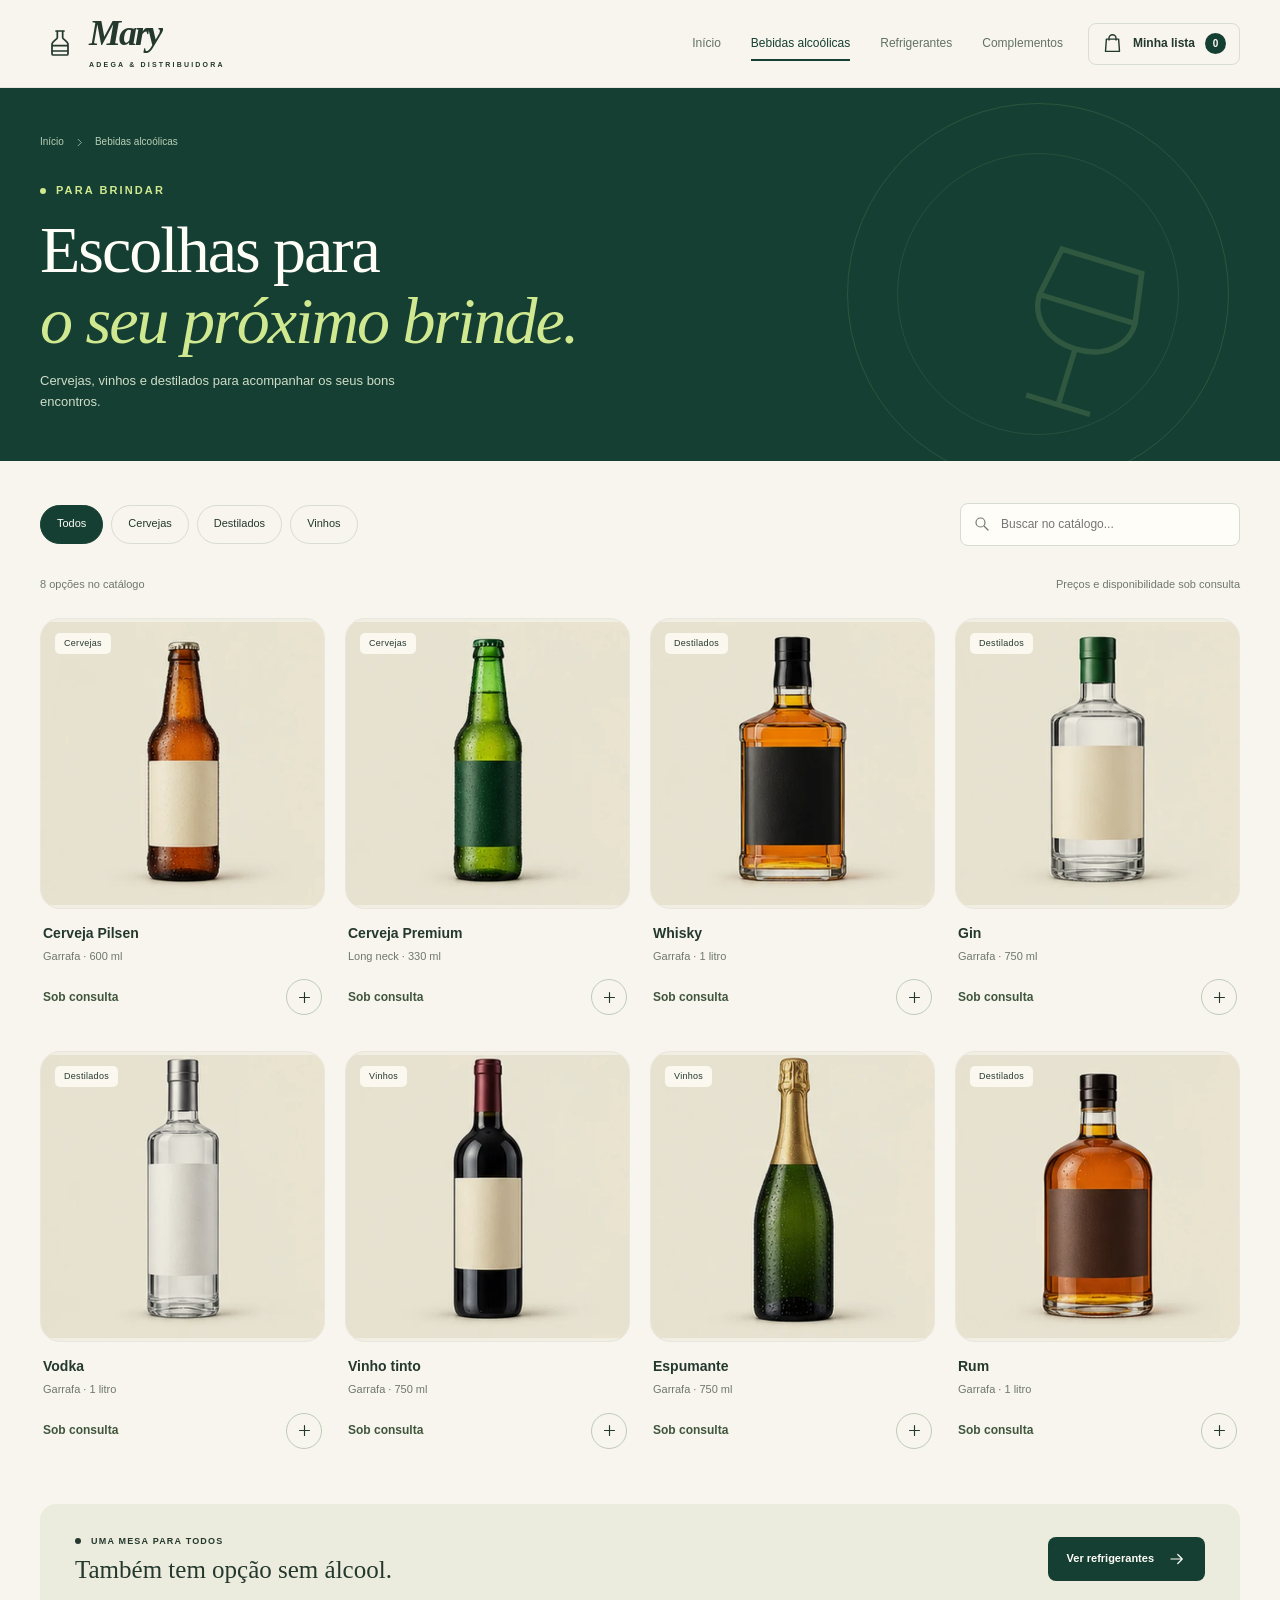
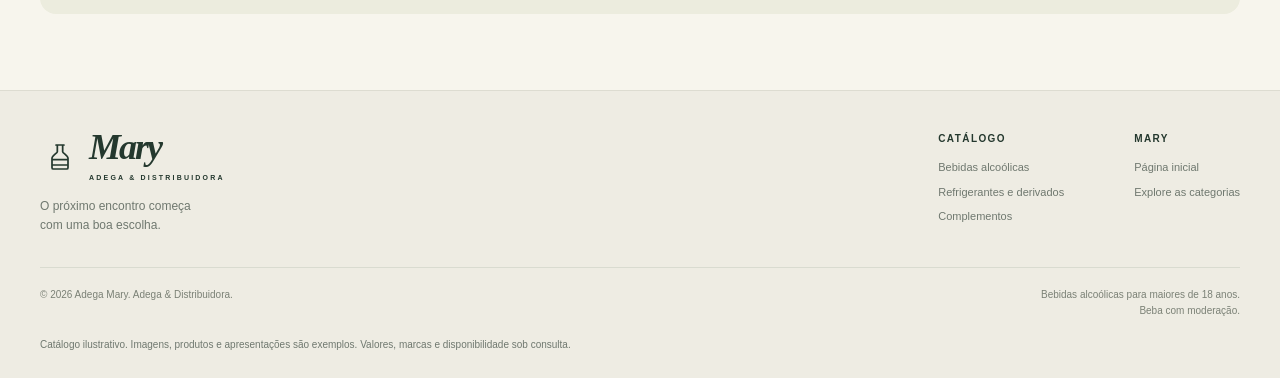
==== docs/bebidas-alcoolicas.html @ 271d02fa "Publica site da Adega Mary com catálogo responsivo e bolhas animadas" ====
<!doctype html>
<html lang="pt-BR"><head><meta charset="UTF-8"><meta name="viewport" content="width=device-width,initial-scale=1,viewport-fit=cover"><meta name="theme-color" content="#153f32"><title>Bebidas alcoólicas — Adega Mary</title><meta name="description" content="Cervejas, vinhos e destilados para acompanhar os seus bons encontros. Catálogo ilustrativo. Valores e disponibilidade sob consulta."><meta property="og:title" content="Bebidas alcoólicas — Adega Mary"><meta property="og:description" content="Cervejas, vinhos e destilados para acompanhar os seus bons encontros. Catálogo ilustrativo. Valores e disponibilidade sob consulta."><meta property="og:type" content="website"><meta property="og:locale" content="pt_BR"><meta property="og:url" content="https://carloszw45.github.io/adega-mary/bebidas-alcoolicas.html"><meta property="og:image" content="https://carloszw45.github.io/adega-mary/assets/hero.webp"><link rel="canonical" href="https://carloszw45.github.io/adega-mary/bebidas-alcoolicas.html"><link rel="icon" href="assets/favicon.svg" type="image/svg+xml"><link rel="stylesheet" href="assets/styles.css"><script src="assets/catalog.js" defer></script><script type="application/ld+json">{"@context": "https://schema.org", "@type": "WebSite", "name": "Adega Mary", "url": "https://carloszw45.github.io/adega-mary", "inLanguage": "pt-BR"}</script></head>
<body data-catalog="alcoolicos"><a class="skip-link" href="#conteudo">Ir para o conteúdo</a>
<header class="site-header"><div class="container header-inner">
<a class="brand" href="index.html" aria-label="Adega Mary, página inicial"><span class="brand-mark"><svg class="icon" aria-hidden="true"><use href="assets/icons.svg#bottle"></use></svg></span><span><span class="brand-name">Mary</span><span class="brand-subtitle">Adega &amp; Distribuidora</span></span></a><nav class="desktop-nav" aria-label="Navegação principal"><a href="index.html">Início</a><a href="bebidas-alcoolicas.html" aria-current="page">Bebidas alcoólicas</a><a href="refrigerantes.html">Refrigerantes</a><a href="complementos.html">Complementos</a></nav>
<div class="header-actions"><button class="list-button" type="button" data-open-list aria-label="Abrir minha lista, 0 itens"><svg class="icon" aria-hidden="true"><use href="assets/icons.svg#bag"></use></svg><span>Minha lista</span><span class="list-count" data-list-count>0</span></button><button class="menu-button" type="button" data-menu-toggle aria-label="Abrir menu" aria-controls="mobile-menu" aria-expanded="false"><svg class="icon" aria-hidden="true"><use href="assets/icons.svg#menu"></use></svg></button></div>
</div><nav class="mobile-menu" id="mobile-menu" data-mobile-menu aria-label="Menu do celular" hidden><a href="index.html">Início</a><a href="bebidas-alcoolicas.html" aria-current="page">Bebidas alcoólicas</a><a href="refrigerantes.html">Refrigerantes</a><a href="complementos.html">Complementos</a></nav></header>
<nav class="mobile-bottom-nav" aria-label="Categorias no celular"><a href="index.html"><svg class="icon" aria-hidden="true"><use href="assets/icons.svg#home"></use></svg>Início</a><a href="bebidas-alcoolicas.html" aria-current="page"><svg class="icon" aria-hidden="true"><use href="assets/icons.svg#wine"></use></svg>Alcoólicos</a><a href="refrigerantes.html"><svg class="icon" aria-hidden="true"><use href="assets/icons.svg#sparkles"></use></svg>Refrigerantes</a><a href="complementos.html"><svg class="icon" aria-hidden="true"><use href="assets/icons.svg#ice"></use></svg>Extras</a></nav>
<main id="conteudo"><section class="catalog-hero " aria-labelledby="catalog-title"><div class="bubble-field" aria-hidden="true"><span class="bubble" style="--x:5%;--size:19px;--duration:32s;--delay:-18s;--drift:15px"></span><span class="bubble" style="--x:13%;--size:36px;--duration:38s;--delay:-5s;--drift:-20px"></span><span class="bubble" style="--x:24%;--size:12px;--duration:29s;--delay:-25s;--drift:12px"></span><span class="bubble" style="--x:42%;--size:24px;--duration:34s;--delay:-12s;--drift:-18px"></span><span class="bubble" style="--x:61%;--size:16px;--duration:30s;--delay:-4s;--drift:18px"></span><span class="bubble" style="--x:74%;--size:46px;--duration:41s;--delay:-27s;--drift:-23px"></span><span class="bubble" style="--x:87%;--size:25px;--duration:35s;--delay:-16s;--drift:10px"></span><span class="bubble" style="--x:95%;--size:12px;--duration:31s;--delay:-9s;--drift:-16px"></span><span class="bubble" style="--x:53%;--size:10px;--duration:27s;--delay:-22s;--drift:12px"></span><span class="bubble" style="--x:33%;--size:18px;--duration:36s;--delay:-2s;--drift:-14px"></span><span class="bubble" style="--x:81%;--size:10px;--duration:33s;--delay:-28s;--drift:15px"></span><span class="bubble" style="--x:18%;--size:8px;--duration:26s;--delay:-15s;--drift:8px"></span></div><div class="container"><div class="breadcrumbs"><a href="index.html">Início</a><svg class="icon" aria-hidden="true"><use href="assets/icons.svg#chevron"></use></svg><span>Bebidas alcoólicas</span></div><div class="catalog-heading"><p class="eyebrow">Para brindar</p><h1 id="catalog-title">Escolhas para<br><em>o seu próximo brinde.</em></h1><p>Cervejas, vinhos e destilados para acompanhar os seus bons encontros.</p></div><svg class="catalog-hero-graphic" viewBox="0 0 24 24" aria-hidden="true"><use href="assets/icons.svg#wine"></use></svg></div></section>
<section class="catalog-main" aria-label="Catálogo de Bebidas alcoólicas"><div class="container"><div class="catalog-controls"><div class="filter-chips" role="group" aria-label="Filtrar categorias"><button class="chip" type="button" data-filter="Todos" aria-pressed="true">Todos</button><button class="chip" type="button" data-filter="Cervejas" aria-pressed="false">Cervejas</button><button class="chip" type="button" data-filter="Destilados" aria-pressed="false">Destilados</button><button class="chip" type="button" data-filter="Vinhos" aria-pressed="false">Vinhos</button></div><label class="search-box"><svg class="icon" aria-hidden="true"><use href="assets/icons.svg#search"></use></svg><input type="search" data-search placeholder="Buscar no catálogo..." aria-label="Buscar produtos em Bebidas alcoólicas" autocomplete="off"></label></div><div class="catalog-results-meta"><span data-results-count role="status" aria-live="polite">8 opções no catálogo</span><span>Preços e disponibilidade sob consulta</span></div>
<div class="product-grid" data-product-grid><article class="product-card"><button class="product-photo" type="button" data-detail="pilsen" aria-label="Ver detalhes de Cerveja Pilsen"><span class="product-tag">Cervejas</span><img src="assets/products/pilsen.webp" alt="Imagem ilustrativa de Cerveja Pilsen" loading="lazy" decoding="async" width="480" height="480"></button><div class="product-details"><h3 class="product-name"><button type="button" data-detail="pilsen">Cerveja Pilsen</button></h3><p class="product-volume">Garrafa · 600 ml</p><div class="product-card-bottom"><span class="product-price">Sob consulta</span><button class="add-product" type="button" data-add="pilsen" aria-label="Adicionar Cerveja Pilsen à minha lista"><svg class="icon" aria-hidden="true"><use href="assets/icons.svg#plus"></use></svg></button></div></div></article><article class="product-card"><button class="product-photo" type="button" data-detail="premium" aria-label="Ver detalhes de Cerveja Premium"><span class="product-tag">Cervejas</span><img src="assets/products/premium.webp" alt="Imagem ilustrativa de Cerveja Premium" loading="lazy" decoding="async" width="480" height="480"></button><div class="product-details"><h3 class="product-name"><button type="button" data-detail="premium">Cerveja Premium</button></h3><p class="product-volume">Long neck · 330 ml</p><div class="product-card-bottom"><span class="product-price">Sob consulta</span><button class="add-product" type="button" data-add="premium" aria-label="Adicionar Cerveja Premium à minha lista"><svg class="icon" aria-hidden="true"><use href="assets/icons.svg#plus"></use></svg></button></div></div></article><article class="product-card"><button class="product-photo" type="button" data-detail="whisky" aria-label="Ver detalhes de Whisky"><span class="product-tag">Destilados</span><img src="assets/products/whisky.webp" alt="Imagem ilustrativa de Whisky" loading="lazy" decoding="async" width="480" height="480"></button><div class="product-details"><h3 class="product-name"><button type="button" data-detail="whisky">Whisky</button></h3><p class="product-volume">Garrafa · 1 litro</p><div class="product-card-bottom"><span class="product-price">Sob consulta</span><button class="add-product" type="button" data-add="whisky" aria-label="Adicionar Whisky à minha lista"><svg class="icon" aria-hidden="true"><use href="assets/icons.svg#plus"></use></svg></button></div></div></article><article class="product-card"><button class="product-photo" type="button" data-detail="gin" aria-label="Ver detalhes de Gin"><span class="product-tag">Destilados</span><img src="assets/products/gin.webp" alt="Imagem ilustrativa de Gin" loading="lazy" decoding="async" width="480" height="480"></button><div class="product-details"><h3 class="product-name"><button type="button" data-detail="gin">Gin</button></h3><p class="product-volume">Garrafa · 750 ml</p><div class="product-card-bottom"><span class="product-price">Sob consulta</span><button class="add-product" type="button" data-add="gin" aria-label="Adicionar Gin à minha lista"><svg class="icon" aria-hidden="true"><use href="assets/icons.svg#plus"></use></svg></button></div></div></article><article class="product-card"><button class="product-photo" type="button" data-detail="vodka" aria-label="Ver detalhes de Vodka"><span class="product-tag">Destilados</span><img src="assets/products/vodka.webp" alt="Imagem ilustrativa de Vodka" loading="lazy" decoding="async" width="480" height="480"></button><div class="product-details"><h3 class="product-name"><button type="button" data-detail="vodka">Vodka</button></h3><p class="product-volume">Garrafa · 1 litro</p><div class="product-card-bottom"><span class="product-price">Sob consulta</span><button class="add-product" type="button" data-add="vodka" aria-label="Adicionar Vodka à minha lista"><svg class="icon" aria-hidden="true"><use href="assets/icons.svg#plus"></use></svg></button></div></div></article><article class="product-card"><button class="product-photo" type="button" data-detail="vinho" aria-label="Ver detalhes de Vinho tinto"><span class="product-tag">Vinhos</span><img src="assets/products/vinho.webp" alt="Imagem ilustrativa de Vinho tinto" loading="lazy" decoding="async" width="480" height="480"></button><div class="product-details"><h3 class="product-name"><button type="button" data-detail="vinho">Vinho tinto</button></h3><p class="product-volume">Garrafa · 750 ml</p><div class="product-card-bottom"><span class="product-price">Sob consulta</span><button class="add-product" type="button" data-add="vinho" aria-label="Adicionar Vinho tinto à minha lista"><svg class="icon" aria-hidden="true"><use href="assets/icons.svg#plus"></use></svg></button></div></div></article><article class="product-card"><button class="product-photo" type="button" data-detail="espumante" aria-label="Ver detalhes de Espumante"><span class="product-tag">Vinhos</span><img src="assets/products/espumante.webp" alt="Imagem ilustrativa de Espumante" loading="lazy" decoding="async" width="480" height="480"></button><div class="product-details"><h3 class="product-name"><button type="button" data-detail="espumante">Espumante</button></h3><p class="product-volume">Garrafa · 750 ml</p><div class="product-card-bottom"><span class="product-price">Sob consulta</span><button class="add-product" type="button" data-add="espumante" aria-label="Adicionar Espumante à minha lista"><svg class="icon" aria-hidden="true"><use href="assets/icons.svg#plus"></use></svg></button></div></div></article><article class="product-card"><button class="product-photo" type="button" data-detail="rum" aria-label="Ver detalhes de Rum"><span class="product-tag">Destilados</span><img src="assets/products/rum.webp" alt="Imagem ilustrativa de Rum" loading="lazy" decoding="async" width="480" height="480"></button><div class="product-details"><h3 class="product-name"><button type="button" data-detail="rum">Rum</button></h3><p class="product-volume">Garrafa · 1 litro</p><div class="product-card-bottom"><span class="product-price">Sob consulta</span><button class="add-product" type="button" data-add="rum" aria-label="Adicionar Rum à minha lista"><svg class="icon" aria-hidden="true"><use href="assets/icons.svg#plus"></use></svg></button></div></div></article></div><div class="empty-state" data-empty hidden><svg class="icon" aria-hidden="true"><use href="assets/icons.svg#search"></use></svg><h2>Nenhum item por aqui.</h2><p>Tente outro nome ou escolha uma categoria diferente.</p><button class="button button-light" type="button" data-reset-filters>Limpar busca e filtros</button></div>
<div class="catalog-crosslink"><div><p class="eyebrow">Uma mesa para todos</p><h2>Também tem opção sem álcool.</h2></div><a class="button" href="refrigerantes.html">Ver refrigerantes <svg class="icon" aria-hidden="true"><use href="assets/icons.svg#arrow"></use></svg></a></div></div></section></main><footer class="site-footer"><div class="container"><div class="footer-top">
<div class="footer-brand"><a class="brand" href="index.html" aria-label="Adega Mary, página inicial"><span class="brand-mark"><svg class="icon" aria-hidden="true"><use href="assets/icons.svg#bottle"></use></svg></span><span><span class="brand-name">Mary</span><span class="brand-subtitle">Adega &amp; Distribuidora</span></span></a><p>O próximo encontro começa<br>com uma boa escolha.</p></div>
<div class="footer-links"><div><h3>Catálogo</h3><a href="bebidas-alcoolicas.html">Bebidas alcoólicas</a><a href="refrigerantes.html">Refrigerantes e derivados</a><a href="complementos.html">Complementos</a></div><div><h3>Mary</h3><a href="index.html">Página inicial</a><a href="index.html#categorias">Explore as categorias</a></div></div>
</div><div class="footer-bottom"><p>© 2026 Adega Mary. Adega &amp; Distribuidora.</p><p class="responsible-note">Bebidas alcoólicas para maiores de 18 anos.<br>Beba com moderação.</p></div>
<p class="disclosure">Catálogo ilustrativo. Imagens, produtos e apresentações são exemplos. Valores, marcas e disponibilidade sob consulta.</p></div></footer><div class="overlay" data-overlay hidden></div>
<section class="dialog" data-quickview role="dialog" aria-modal="true" aria-labelledby="quickview-title" hidden><button class="dialog-close" type="button" data-close-dialog aria-label="Fechar detalhes"><svg class="icon" aria-hidden="true"><use href="assets/icons.svg#close"></use></svg></button><div data-quick-content><h2 id="quickview-title">Detalhes do produto</h2></div></section>
<section class="selection-drawer" data-drawer role="dialog" aria-modal="true" aria-labelledby="selection-title" hidden>
<div class="drawer-head"><h2 id="selection-title">Minha lista</h2><button class="drawer-close" type="button" data-close-dialog aria-label="Fechar minha lista"><svg class="icon" aria-hidden="true"><use href="assets/icons.svg#close"></use></svg></button></div>
<div class="selection-items" data-selection-items></div><div class="drawer-bottom"><div class="drawer-total"><span>Sua seleção</span><span data-selected-total>0 itens</span></div><p>Copie sua lista e consulte os valores e a disponibilidade com a loja.</p><button class="button" type="button" data-copy-list><svg class="icon" aria-hidden="true"><use href="assets/icons.svg#copy"></use></svg> Copiar minha lista</button><div data-copy-fallback hidden><p class="copy-help">Selecione o texto abaixo e copie a sua lista.</p><textarea class="copy-fallback" readonly aria-label="Lista de produtos para copiar"></textarea></div></div></section>
<div class="toast" data-toast role="status" aria-live="polite" hidden></div>
</body></html>
---- docs/assets/styles.css ----
@charset "UTF-8";
:root{--forest:#153f32;--deep:#0b2b23;--lime:#d0e991;--paper:#f7f5ed;--ivory:#f2efe3;--ink:#24382e;--muted:#6f786f;--line:#dddcd1;--white:#fffdf7;--radius:20px;--max:1240px;--serif:Georgia,'Times New Roman',serif;--sans:Arial,Helvetica,sans-serif}
*{box-sizing:border-box}html{scroll-behavior:smooth;scroll-padding-top:100px}body{margin:0;background:var(--paper);color:var(--ink);font-family:var(--sans);font-size:15px;line-height:1.6;-webkit-font-smoothing:antialiased}body.modal-open{overflow:hidden}button,input{font:inherit}button,a{-webkit-tap-highlight-color:transparent}button{cursor:pointer}a{color:inherit;text-decoration:none}img{display:block;max-width:100%;height:auto}svg{display:block;flex-shrink:0}button{color:inherit}button:disabled{cursor:not-allowed}::selection{background:var(--lime);color:var(--deep)}:focus-visible{outline:3px solid #91ad50;outline-offset:5px}a,button,input{touch-action:manipulation}.container{width:min(var(--max),calc(100% - 80px));margin-inline:auto}.skip-link{position:fixed;left:16px;top:-70px;background:var(--lime);padding:12px 18px;z-index:100}.skip-link:focus{top:12px}.eyebrow{display:flex;align-items:center;gap:10px;font-size:11px;font-weight:700;text-transform:uppercase;letter-spacing:2.1px;margin:0 0 20px}.eyebrow:before{content:'';width:6px;height:6px;border-radius:50%;background:currentColor}.section-title{font:normal clamp(32px,4.5vw,52px)/1.12 var(--serif);letter-spacing:-1.8px;margin:0}.section-title em{font-weight:normal;color:var(--forest)}.text-muted{color:var(--muted)}.icon{width:21px;height:21px;stroke:currentColor;fill:none;stroke-width:1.6;stroke-linecap:round;stroke-linejoin:round}.button{display:inline-flex;align-items:center;justify-content:center;gap:14px;min-height:50px;padding:13px 24px;border:1px solid transparent;border-radius:8px;background:var(--forest);color:var(--white);font-size:13px;font-weight:700;transition:background .2s,transform .2s}.button:hover{background:#245840;transform:translateY(-2px)}.button .icon{width:18px;height:18px}.button-lime{background:var(--lime);color:var(--deep)}.button-lime:hover{background:#e1f3b8}.button-outline{background:transparent;border-color:rgba(255,253,247,.35);color:var(--white)}.button-outline:hover{background:rgba(255,255,255,.08)}.button-light{background:var(--ivory);color:var(--forest);border-color:var(--line)}.button-light:hover{background:#e7ebd8}.text-link{display:inline-flex;align-items:center;gap:10px;font-size:13px;font-weight:700;padding:10px 0}.text-link .icon{width:18px;height:18px;transition:transform .2s}.text-link:hover .icon{transform:translateX(4px)}
.site-header{height:88px;background:var(--paper);border-bottom:1px solid rgba(21,63,50,.08);position:relative;z-index:20}.header-inner{display:flex;align-items:center;justify-content:space-between;gap:25px;height:100%}.brand{display:flex;align-items:center;gap:10px;flex-shrink:0}.brand-mark{position:relative;width:39px;height:47px;display:grid;place-items:center}.brand-mark .icon{height:36px;width:32px;stroke-width:1.3}.brand-name{display:block;font:italic bold 36px/.9 var(--serif);letter-spacing:-2px}.brand-subtitle{display:block;font-size:7px;letter-spacing:2.2px;text-transform:uppercase;margin-top:9px;font-weight:700}.desktop-nav{display:flex;align-items:center;gap:30px;margin-left:auto}.desktop-nav a{color:#637267;font-size:12px;padding:8px 0;position:relative}.desktop-nav a:hover,.desktop-nav a[aria-current=page]{color:var(--forest)}.desktop-nav a[aria-current=page]:after{content:'';position:absolute;left:0;right:0;bottom:0;height:2px;background:var(--forest)}.header-actions{display:flex;align-items:center;gap:12px}.list-button{display:flex;align-items:center;gap:10px;font-size:12px;font-weight:700;background:none;border:1px solid #d9ded2;border-radius:8px;min-height:42px;padding:8px 13px}.list-button:hover{background:var(--ivory)}.list-count{display:grid;place-items:center;width:21px;height:21px;font-size:10px;border-radius:50%;background:var(--forest);color:var(--white)}.menu-button{display:none;border:0;background:none;padding:10px}.mobile-menu{position:absolute;top:100%;left:0;right:0;padding:14px 24px 20px;background:var(--paper);border-bottom:1px solid var(--line);box-shadow:0 10px 15px #0b2b230b}.mobile-menu a{display:block;padding:10px 0;font-size:14px}.mobile-menu a[aria-current=page]{font-weight:700}.mobile-bottom-nav{display:none}
.hero{position:relative;background:var(--deep);color:var(--white);overflow:hidden;min-height:640px;isolation:isolate}.hero-picture{position:absolute;inset:0 0 0 32%;z-index:-3}.hero-picture img{width:100%;height:100%;object-fit:cover;object-position:62% 58%}.hero-shade{position:absolute;inset:0;z-index:-2;background:linear-gradient(90deg,#0b2b23 0%,#0b2b23f2 26%,#0b2b23a1 45%,#0b2b2300 73%),linear-gradient(0deg,#0b2b234a,transparent 38%)}.hero-inner{position:relative;min-height:640px;display:flex;align-items:center;padding-block:75px 100px}.hero-copy{max-width:620px}.hero .eyebrow{color:var(--lime)}.hero h1{font:normal clamp(56px,6.6vw,88px)/1.04 var(--serif);letter-spacing:-4px;margin:0 0 26px}.hero h1 em{color:var(--lime);font-weight:normal}.hero-copy>p:not(.eyebrow){color:#d0dcd0;max-width:345px;font-size:14px;line-height:1.75;margin:0 0 30px}.hero-actions{display:flex;flex-wrap:wrap;gap:12px}.hero-meta{display:flex;align-items:center;gap:22px;margin-top:32px;color:#b6cbb9;font-size:11px;letter-spacing:.1px}.hero-meta span{display:flex;align-items:center;gap:7px}.hero-meta .icon{width:15px;height:15px}.hero-stamp{position:absolute;right:12px;bottom:54px;width:112px;height:112px;border-radius:50%;border:1px solid #cce5917a;background:#173e31d6;backdrop-filter:blur(6px);display:flex;flex-direction:column;align-items:center;justify-content:center;text-align:center;color:var(--lime);transform:rotate(8deg)}.hero-stamp .icon{width:26px;height:26px;margin-bottom:8px}.hero-stamp span{font:italic 17px/1.1 var(--serif)}.hero-bottom{position:absolute;left:0;right:0;bottom:20px;font-size:10px;letter-spacing:2px;text-transform:uppercase;color:#c6d8c2;display:flex;align-items:center;justify-content:space-between;gap:15px}.hero-bottom>a{display:flex;align-items:center;gap:8px}.hero-bottom .icon{width:15px;height:15px}.bubble-field{position:absolute;inset:0;overflow:hidden;pointer-events:none;z-index:-1}.bubble{position:absolute;bottom:-150px;left:var(--x);width:var(--size);height:var(--size);border-radius:50%;border:1px solid #deefca55;background:radial-gradient(circle at 28% 25%,#ffffff30 0%,#ffffff05 22%,transparent 65%);box-shadow:inset -2px -2px 6px #cee99115;opacity:0;animation:bubble-rise var(--duration) linear infinite;animation-delay:var(--delay);will-change:transform}.bubble:before{content:'';position:absolute;left:20%;top:15%;height:12%;width:23%;border-radius:100%;background:#ffffee5c;transform:rotate(-45deg)}@keyframes bubble-rise{0%{transform:translate3d(0,0,0);opacity:0}10%{opacity:.4}70%{opacity:.3}100%{transform:translate3d(var(--drift),-900px,0);opacity:0}}
.category-section{padding-block:82px 64px}.section-top{display:flex;justify-content:space-between;align-items:end;gap:25px;margin-bottom:32px}.section-top p{font-size:13px;margin:0 0 3px;max-width:290px;line-height:1.8;color:var(--muted)}.category-grid{display:grid;grid-template-columns:1.08fr 1.08fr .84fr;gap:20px}.category-card{position:relative;overflow:hidden;background:#ebe9da;border:1px solid #e2e2d7;border-radius:var(--radius);min-height:312px;padding:28px 25px;display:flex;flex-direction:column;align-items:start;transition:transform .3s,box-shadow .3s}.category-card:hover{transform:translateY(-5px);box-shadow:0 12px 30px #0b2b230d}.category-card:nth-child(2){background:#e8edda}.category-card:nth-child(3){background:#efe7d6}.category-card .category-kicker{font-size:9px;font-weight:700;letter-spacing:1.3px;text-transform:uppercase;position:relative;z-index:2}.category-card h3{font:normal 30px/1.08 var(--serif);letter-spacing:-.9px;margin:17px 0 10px;max-width:175px;position:relative;z-index:2}.category-card p{font-size:11px;color:#67715f;margin:0;max-width:130px;position:relative;z-index:2}.category-card .category-arrow{position:absolute;bottom:25px;left:25px;border:1px solid #afbaa7;display:grid;place-items:center;width:37px;height:37px;border-radius:50%;z-index:2;transition:background .2s}.category-card:hover .category-arrow{background:var(--forest);color:var(--white);border-color:var(--forest)}.category-product{position:absolute;height:220px;width:220px;object-fit:contain;mix-blend-mode:multiply;right:-18px;bottom:0;transform:rotate(12deg);transition:transform .35s}.category-card:nth-child(1) .category-product{right:-6px;bottom:-5px;width:230px;height:230px;transform:rotate(10deg)}.category-card:nth-child(2) .category-product{transform:rotate(-12deg)}.category-card:hover .category-product{transform:rotate(0deg) translateY(-4px)}.category-card:nth-child(3) .category-product{width:200px;height:200px;right:-15px;bottom:5px}.small-note{display:flex;align-items:center;gap:8px;color:var(--muted);font-size:11px;margin:20px 0 0}.small-note .icon{height:14px;width:14px}
.featured-section{padding-block:24px 70px}.product-grid{display:grid;grid-template-columns:repeat(4,minmax(0,1fr));gap:20px}.product-card{min-width:0;position:relative;display:flex;flex-direction:column}.product-photo{position:relative;aspect-ratio:1/1.02;width:100%;border:1px solid #e9e7dc;border-radius:var(--radius);overflow:hidden;background:#f1eee4;display:block;padding:0}.product-photo img{width:100%;height:100%;object-fit:contain;mix-blend-mode:multiply;transition:transform .45s}.product-photo:hover img{transform:scale(1.07)}.product-tag{position:absolute;top:14px;left:14px;background:#fffdf7ce;backdrop-filter:blur(8px);border-radius:5px;padding:3px 9px;font-size:9px;letter-spacing:.3px;z-index:1}.product-details{padding:15px 3px 0;display:flex;flex:1;flex-direction:column}.product-name{font-size:14px;font-weight:700;line-height:1.35;margin:0 0 5px}.product-name button{font:inherit;text-align:left;color:inherit;padding:0;background:none;border:none}.product-name button:hover{color:#59742f}.product-volume{font-size:11px;margin:0;color:var(--muted)}.product-card-bottom{display:flex;align-items:center;justify-content:space-between;gap:10px;margin-top:auto;padding-top:14px}.product-price{font-size:12px;font-weight:700;color:#40563d}.add-product{width:36px;height:36px;display:grid;place-items:center;background:transparent;border:1px solid #bfcbb7;border-radius:50%;transition:background .2s,border-color .2s}.add-product .icon{height:17px;width:17px}.add-product:hover{background:var(--forest);color:var(--white);border-color:var(--forest)}.add-product.added{background:var(--lime);border-color:var(--lime)}
.moment-section{padding-block:0 76px}.moment-card{position:relative;isolation:isolate;overflow:hidden;border-radius:24px;padding:45px 52px;background:var(--forest);color:var(--white);display:flex;align-items:center;justify-content:space-between;gap:35px}.moment-card:after{content:'';position:absolute;top:-180px;right:110px;width:440px;height:440px;border:1px solid #bbd79920;border-radius:50%;z-index:-1}.moment-card .eyebrow{color:var(--lime);margin-bottom:14px}.moment-card h2{font:normal 35px/1.16 var(--serif);letter-spacing:-.6px;max-width:460px;margin:0 0 12px}.moment-card p{font-size:12px;color:#c5d3bd;max-width:410px;margin:0}.moment-card .button{white-space:nowrap}.moment-card .bubble-field{opacity:.6}
.catalog-hero{position:relative;isolation:isolate;overflow:hidden;background:var(--forest);color:var(--white);padding:46px 0 48px}.catalog-hero .container{position:relative}.breadcrumbs{font-size:10px;display:flex;align-items:center;gap:10px;color:#b9cfb8;margin-bottom:32px}.breadcrumbs a:hover{color:var(--white)}.breadcrumbs .icon{width:11px;height:11px}.catalog-hero .eyebrow{color:var(--lime);margin-bottom:14px}.catalog-heading{max-width:760px;position:relative;z-index:2}.catalog-hero h1{font:normal clamp(42px,5.6vw,66px)/1.08 var(--serif);letter-spacing:-2px;margin:0 0 15px}.catalog-hero h1 em{font-weight:normal;color:var(--lime)}.catalog-hero p:not(.eyebrow){font-size:13px;color:#cfddc9;max-width:410px;margin:0}.catalog-hero:before{content:'';width:380px;height:380px;border:1px solid #d0e99120;border-radius:50%;position:absolute;right:4%;top:4%}.catalog-hero:after{content:'';width:280px;height:280px;border:1px solid #d0e99118;border-radius:50%;position:absolute;right:calc(4% + 50px);top:calc(4% + 50px)}.catalog-hero-graphic{position:absolute;right:60px;bottom:-80px;width:200px;height:320px;stroke:#d0e99125;fill:none;stroke-width:.65;transform:rotate(17deg);z-index:0}.catalog-hero.soda{background:#25543b}.catalog-hero.extras{background:#3c4a32}
.catalog-main{padding-block:42px 76px;min-height:500px}.catalog-controls{display:flex;align-items:center;justify-content:space-between;gap:24px;margin-bottom:30px}.filter-chips{display:flex;gap:8px;flex-wrap:wrap}.chip{border:1px solid #d8ddcf;background:transparent;padding:8px 16px;min-height:39px;font-size:11px;border-radius:30px;white-space:nowrap;transition:background .2s}.chip:hover{background:#e9edde}.chip[aria-pressed=true]{background:var(--forest);color:var(--white);border-color:var(--forest)}.search-box{position:relative;min-width:240px;flex-basis:280px}.search-box input{width:100%;border:1px solid #d6dccf;border-radius:8px;min-height:43px;padding:10px 15px 10px 40px;background:var(--white);color:var(--ink);font-size:12px;outline-offset:2px}.search-box .icon{position:absolute;top:12px;left:13px;width:18px;height:18px;color:var(--muted);pointer-events:none}.catalog-results-meta{display:flex;justify-content:space-between;align-items:center;gap:15px;margin:0 0 25px;font-size:11px;color:var(--muted)}.catalog-main .product-grid{row-gap:36px}.empty-state{text-align:center;padding:60px 20px;border:1px dashed #d4d9cb;border-radius:var(--radius)}.empty-state .icon{width:32px;height:32px;margin:0 auto 15px;color:#68895b}.empty-state h2{font:normal 26px var(--serif);margin:0 0 8px}.empty-state p{font-size:13px;color:var(--muted);margin:0 0 20px}.catalog-crosslink{display:flex;align-items:center;justify-content:space-between;padding:30px 35px;background:#ececde;border-radius:16px;gap:25px;margin-top:55px}.catalog-crosslink .eyebrow{font-size:9px;margin-bottom:8px;letter-spacing:1.2px}.catalog-crosslink h2{font:normal 25px var(--serif);margin:0}.catalog-crosslink .button{white-space:nowrap;min-height:44px;font-size:11px;padding:10px 18px}
.site-footer{border-top:1px solid var(--line);padding-block:40px 25px;background:#eeece3}.footer-top{display:flex;justify-content:space-between;gap:35px;margin-bottom:32px}.footer-brand .brand{margin-bottom:13px}.footer-brand p{font-size:12px;color:var(--muted);max-width:220px;margin:0}.footer-links{display:flex;gap:70px}.footer-links h3{font-size:10px;font-weight:700;text-transform:uppercase;letter-spacing:1.4px;margin:0 0 12px}.footer-links a{font-size:11px;display:block;margin-bottom:7px;color:var(--muted)}.footer-links a:hover{color:var(--forest)}.footer-bottom{display:flex;justify-content:space-between;gap:25px;font-size:10px;color:#7b8176;border-top:1px solid #d9dbd0;padding-top:19px}.footer-bottom p{margin:0}.responsible-note{max-width:450px;text-align:right}.disclosure{font-size:10px;color:var(--muted);margin:18px 0 0;max-width:590px}
.overlay{position:fixed;inset:0;background:#061c1694;backdrop-filter:blur(4px);z-index:60}.dialog{position:fixed;z-index:70;left:50%;top:50%;transform:translate(-50%,-50%);width:min(730px,calc(100% - 40px));max-height:calc(100dvh - 50px);overflow:auto;background:var(--paper);border-radius:24px;box-shadow:0 30px 100px #0004}.dialog-close{position:absolute;right:14px;top:14px;width:36px;height:36px;background:#fffdf7db;border:1px solid #d9dfd3;border-radius:50%;display:grid;place-items:center;z-index:2}.dialog-close .icon{width:18px;height:18px}.quickview{display:grid;grid-template-columns:1fr 1fr;gap:24px;padding:35px;align-items:center}.quickview-image{width:100%;aspect-ratio:1;object-fit:contain;mix-blend-mode:multiply;background:#f2efe3;border-radius:16px}.quickview .eyebrow{font-size:9px;margin-bottom:14px;letter-spacing:1.2px}.quickview h2{font:normal 35px/1.12 var(--serif);letter-spacing:-1px;margin:0 0 8px}.quickview-volume{font-size:12px;color:var(--muted);margin:0 0 19px}.quickview-description{font-size:13px;color:#64725f;line-height:1.7;margin:0 0 20px}.quickview-price{font-size:18px;font-weight:700;margin:0 0 18px}.quickview .button{width:100%}.quickview-note{font-size:10px;color:var(--muted);margin:12px 0 0}.selection-drawer{position:fixed;right:0;top:0;bottom:0;width:min(430px,100%);z-index:70;background:var(--paper);box-shadow:-20px 0 80px #0003;display:flex;flex-direction:column}.drawer-head{display:flex;align-items:center;justify-content:space-between;padding:24px;border-bottom:1px solid var(--line);gap:15px}.drawer-head h2{font:normal 29px var(--serif);margin:0}.drawer-close{border:0;background:var(--ivory);border-radius:50%;width:36px;height:36px;display:grid;place-items:center}.selection-items{padding:10px 24px 24px;overflow-y:auto;flex:1;overscroll-behavior:contain}.selection-item{display:grid;grid-template-columns:68px 1fr;gap:15px;border-bottom:1px solid var(--line);padding:18px 0}.selection-item img{width:68px;height:90px;object-fit:contain;background:var(--ivory);border-radius:10px;mix-blend-mode:multiply}.selection-item h3{font-size:13px;line-height:1.3;margin:4px 0}.selection-item p{font-size:10px;color:var(--muted);margin:0 0 10px}.quantity-row{display:flex;align-items:center;justify-content:space-between;gap:15px}.quantity-controls{display:flex;align-items:center;gap:13px;font-size:12px}.quantity-controls button{width:29px;height:29px;border:1px solid #cad3c2;background:none;border-radius:50%;display:grid;place-items:center}.quantity-controls .icon{width:13px;height:13px}.remove-item{border:0;background:none;color:var(--muted);padding:5px;display:grid;place-items:center}.remove-item .icon{width:15px;height:15px}.drawer-bottom{border-top:1px solid var(--line);padding:20px 24px max(25px,env(safe-area-inset-bottom));background:#efede3}.drawer-bottom p{font-size:11px;color:var(--muted);line-height:1.7;margin:0 0 16px}.drawer-bottom .button{width:100%}.drawer-empty{padding:65px 20px;text-align:center}.drawer-empty .icon{height:45px;width:45px;color:#8ba276;margin:0 auto 20px}.drawer-empty h3{font:normal 28px var(--serif);margin:0 0 10px}.drawer-empty p{font-size:12px;color:var(--muted);margin:0}.drawer-total{display:flex;justify-content:space-between;font-size:12px;font-weight:700;margin-bottom:13px}.toast{position:fixed;left:50%;bottom:26px;transform:translateX(-50%);background:var(--deep);color:var(--white);padding:13px 21px;border-radius:10px;z-index:90;box-shadow:0 8px 30px #0002;font-size:12px;max-width:calc(100% - 32px);text-align:center}.copy-fallback{display:block;width:100%;min-height:150px;padding:12px;border:1px solid var(--line);border-radius:10px;background:var(--white);font:12px/1.6 var(--sans);resize:vertical}.copy-help{font-size:11px;color:var(--muted);margin:0 0 9px}[hidden]{display:none!important}
@media(min-width:1500px){.hero-picture{inset:0 0 0 40%}.hero-inner{min-height:720px}.hero{min-height:720px}.hero h1{font-size:96px}.hero-copy{max-width:700px}}
@media(max-width:1100px){.container{width:calc(100% - 48px)}.desktop-nav{gap:20px}.hero h1{font-size:68px}.hero-copy{max-width:510px}.hero{min-height:590px}.hero-inner{min-height:590px}.hero-stamp{right:5px}.category-card{padding:24px 20px;min-height:292px}.category-card h3{font-size:27px;max-width:130px}.category-product{height:185px;width:185px;right:-38px}.category-card:nth-child(1) .category-product{width:195px;height:195px;right:-23px}.category-card:nth-child(3) .category-product{width:170px;height:170px;right:-27px}.category-card .category-arrow{left:20px}.product-grid{gap:16px}.catalog-controls{align-items:start}.filter-chips{gap:6px}.chip{padding:8px 12px}.search-box{flex-basis:245px;min-width:220px}}
@media(max-width:800px){.desktop-nav{gap:14px}.desktop-nav a{font-size:10px}.list-button>span:not(.list-count){display:none}.brand-name{font-size:32px}.brand-subtitle{font-size:6px}.hero h1{font-size:58px}.hero-copy{max-width:430px}.hero-shade{background:linear-gradient(90deg,#0b2b23 0%,#0b2b23e8 26%,#0b2b238f 65%,#0b2b2322)}.hero-picture{left:20%}.hero-stamp{width:90px;height:90px;bottom:50px}.hero-stamp span{font-size:14px}.category-grid{grid-template-columns:1fr 1fr}.category-card:nth-child(3){grid-column:1/-1;min-height:190px}.category-card:nth-child(3) h3{max-width:250px}.category-card:nth-child(3) p{max-width:260px}.category-card:nth-child(3) .category-arrow{left:auto;right:24px;bottom:25px}.category-card:nth-child(3) .category-product{right:110px;bottom:-10px;width:190px;height:190px}.product-grid{grid-template-columns:repeat(3,minmax(0,1fr))}.featured-section .product-grid{grid-template-columns:repeat(4,minmax(0,1fr));gap:12px}.product-name{font-size:12px}.product-tag{left:10px;top:10px;font-size:8px;padding:3px 7px}.moment-card{padding:35px}.moment-card h2{font-size:31px}.catalog-controls{flex-direction:column;gap:17px}.search-box{width:100%;flex-basis:auto}.catalog-hero-graphic{right:10px;opacity:.6}.footer-links{gap:35px}}
@media(max-width:600px){html{scroll-padding-top:24px}body{padding-bottom:calc(66px + env(safe-area-inset-bottom));font-size:14px}.container{width:calc(100% - 36px)}.site-header{height:75px}.brand-mark{width:28px;height:36px}.brand-mark .icon{width:28px;height:31px}.brand-name{font-size:32px}.brand-subtitle{font-size:6px;letter-spacing:1.75px;margin-top:7px}.header-inner{gap:12px}.desktop-nav{display:none}.header-actions{gap:5px}.list-button{padding:7px 10px;gap:7px;min-height:38px}.list-button .icon{width:19px;height:19px}.list-count{width:19px;height:19px;font-size:9px}.menu-button{display:grid;place-items:center}.mobile-bottom-nav{position:fixed;bottom:0;left:0;right:0;z-index:30;display:flex;align-items:center;justify-content:space-around;height:calc(66px + env(safe-area-inset-bottom));padding:8px 10px calc(8px + env(safe-area-inset-bottom));background:#f7f5edf5;backdrop-filter:blur(16px);border-top:1px solid #d8ddcd;box-shadow:0 -5px 24px #10251906}.mobile-bottom-nav a{display:flex;flex:1;flex-direction:column;align-items:center;justify-content:center;gap:4px;color:#7a8577;font-size:9px;min-height:44px}.mobile-bottom-nav .icon{width:19px;height:19px}.mobile-bottom-nav a[aria-current=page]{color:var(--forest);font-weight:700}.mobile-bottom-nav a[aria-current=page] .icon{background:#deebc9;box-sizing:content-box;border-radius:7px;padding:3px;margin-top:-3px;margin-bottom:-3px}.hero{min-height:740px}.hero-inner{min-height:740px;align-items:flex-start;padding-top:43px;padding-bottom:60px}.hero-copy{max-width:100%;width:100%}.hero h1{font-size:clamp(45px,11.6vw,68px);line-height:1.04;letter-spacing:-2.8px;margin-bottom:19px}.hero .eyebrow{font-size:9px;letter-spacing:1.75px;margin-bottom:17px}.hero-copy>p:not(.eyebrow){font-size:12px;max-width:300px;line-height:1.7;margin-bottom:24px}.hero-actions{gap:8px}.hero-actions .button{padding:12px 16px;min-height:44px;font-size:11px;gap:8px}.hero-actions .button .icon{width:16px;height:16px}.hero-meta{margin-top:17px;font-size:9px;gap:15px}.hero-meta .icon{width:13px;height:13px}.hero-picture{inset:auto -4% -3px -4%;height:380px}.hero-picture img{object-position:62% 66%;object-fit:cover}.hero-shade{background:linear-gradient(180deg,#0b2b23 0%,#0b2b23 43%,#0b2b23e6 47%,#0b2b230a 62%,#0b2b230a 84%,#0b2b23aa 100%)}.hero-stamp{width:80px;height:80px;right:5px;bottom:45px}.hero-stamp .icon{width:20px;height:20px;margin-bottom:5px}.hero-stamp span{font-size:13px}.hero-bottom{bottom:15px;font-size:8px;letter-spacing:1.4px}.hero-bottom>span{max-width:190px}.hero-bottom .icon{width:13px;height:13px}.bubble{max-width:58px;max-height:58px}.category-section{padding-block:46px 38px}.section-title{font-size:33px;letter-spacing:-1.2px}.eyebrow{font-size:9px;letter-spacing:1.5px;margin-bottom:13px}.section-top{align-items:start;flex-direction:column;gap:13px;margin-bottom:23px}.section-top p{font-size:12px;max-width:290px}.category-grid{gap:12px}.category-card{padding:21px 17px;min-height:260px;border-radius:15px}.category-card h3{font-size:25px;margin:13px 0 9px;max-width:110px;letter-spacing:-.8px}.category-card .category-kicker{font-size:8px;letter-spacing:.7px}.category-card p{font-size:10px;max-width:100px}.category-product{width:154px;height:154px;right:-36px;bottom:-1px;opacity:.96}.category-card:nth-child(1) .category-product{width:159px;height:159px;right:-32px;bottom:-4px}.category-card .category-arrow{width:31px;height:31px;left:17px;bottom:19px}.category-card .category-arrow .icon{width:17px;height:17px}.category-card:nth-child(3){min-height:178px}.category-card:nth-child(3) h3{font-size:26px;max-width:200px}.category-card:nth-child(3) p{max-width:160px}.category-card:nth-child(3) .category-product{right:25px;width:165px;height:165px;bottom:-11px}.category-card:nth-child(3) .category-arrow{right:17px;bottom:20px}.small-note{font-size:10px;gap:6px;margin-top:15px}.featured-section{padding-block:10px 42px}.featured-section .section-top{flex-direction:row;align-items:end;gap:12px}.featured-section .section-title{font-size:31px}.featured-section .text-link{font-size:10px;white-space:nowrap;padding:7px 0;gap:5px}.featured-section .text-link .icon{width:14px;height:14px}.product-grid,.featured-section .product-grid{grid-template-columns:repeat(2,minmax(0,1fr));gap:26px 13px}.product-photo{border-radius:15px;aspect-ratio:1/1.08}.product-details{padding:12px 1px 0}.product-name{font-size:13px;line-height:1.4}.product-tag{font-size:8px;top:10px;left:10px}.product-volume{font-size:10px}.product-price{font-size:11px}.product-card-bottom{padding-top:12px}.add-product{width:33px;height:33px}.moment-section{padding-bottom:43px}.moment-card{padding:29px 25px;border-radius:18px;align-items:start;flex-direction:column;gap:23px}.moment-card h2{font-size:30px;max-width:270px}.moment-card p{font-size:11px}.moment-card .button{min-height:43px;font-size:11px;padding:10px 17px}.catalog-hero{padding-block:24px 32px}.breadcrumbs{margin-bottom:25px;font-size:9px}.catalog-hero h1{font-size:44px;letter-spacing:-1.8px;max-width:310px}.catalog-hero .eyebrow{font-size:9px}.catalog-hero p:not(.eyebrow){font-size:12px;max-width:270px}.catalog-hero:before{width:210px;height:210px;right:-90px;top:40px}.catalog-hero:after{width:160px;height:160px;right:-65px;top:65px}.catalog-hero-graphic{right:-27px;bottom:-70px;width:115px;height:230px;opacity:.45}.catalog-main{padding-block:26px 42px}.catalog-controls{gap:16px;margin-bottom:22px;flex-direction:column-reverse;align-items:stretch}.filter-chips{flex-wrap:nowrap;overflow-x:auto;scrollbar-width:none;padding:3px 2px 7px;margin-inline:-2px;gap:7px}.filter-chips::-webkit-scrollbar{display:none}.chip{min-height:37px;font-size:10px;padding:8px 14px}.search-box input{font-size:16px;min-height:43px;padding-block:10px}.search-box input::placeholder{font-size:12px}.catalog-results-meta{font-size:10px;align-items:flex-start;margin-bottom:19px;gap:20px}.catalog-results-meta>span:last-child{text-align:right;max-width:150px}.catalog-main .product-grid{row-gap:28px}.catalog-crosslink{padding:24px;align-items:start;flex-direction:column;gap:19px;margin-top:34px}.catalog-crosslink h2{font-size:26px;max-width:255px}.catalog-crosslink .button{font-size:11px}.site-footer{padding-block:32px 23px}.footer-top{flex-wrap:wrap;gap:28px;margin-bottom:25px}.footer-brand{width:100%}.footer-brand p{font-size:11px;max-width:300px}.footer-links{gap:65px}.footer-links h3{font-size:9px}.footer-links a{font-size:11px}.footer-bottom{flex-direction:column;gap:11px;font-size:9px;padding-top:17px}.responsible-note{text-align:left;max-width:300px}.disclosure{font-size:9px;line-height:1.8;margin-top:14px}.dialog{width:calc(100% - 26px);max-height:calc(100dvh - 40px);border-radius:18px}.quickview{grid-template-columns:1fr;gap:8px;padding:25px}.quickview-image{height:225px;aspect-ratio:auto}.quickview h2{font-size:31px}.quickview .eyebrow{margin-top:8px;margin-bottom:10px}.quickview-volume{margin-bottom:14px}.quickview-description{font-size:12px;margin-bottom:16px}.quickview-price{font-size:16px;margin-bottom:16px}.selection-drawer{width:min(400px,100%)}.drawer-head{padding:21px}.drawer-head h2{font-size:27px}.selection-items{padding-inline:21px}.drawer-bottom{padding:17px 21px max(22px,env(safe-area-inset-bottom))}.toast{bottom:calc(82px + env(safe-area-inset-bottom));width:max-content;max-width:calc(100% - 32px);font-size:11px}}
@media(max-width:360px){.container{width:calc(100% - 28px)}.hero{min-height:727px}.hero-inner{min-height:727px}.hero h1{font-size:42px}.hero-actions .button{padding:11px 12px;font-size:10px;gap:6px}.hero-copy>p:not(.eyebrow){max-width:280px}.hero-meta{gap:10px;font-size:8px}.category-card{padding:18px 14px;min-height:250px}.category-card h3{font-size:23px}.category-card .category-kicker{font-size:7px}.category-card .category-arrow{left:14px}.category-product,.category-card:nth-child(1) .category-product{width:140px;height:140px}.category-card:nth-child(3) .category-product{right:5px}.catalog-hero h1{font-size:39px}.product-name{font-size:12px}.product-price{font-size:10px}.product-grid{column-gap:10px}.product-tag{font-size:7px;padding:3px 6px}.section-title{font-size:30px}}
@media(prefers-reduced-motion:reduce){html{scroll-behavior:auto}*,*:before,*:after{animation:none!important;transition:none!important}.bubble{display:none}.product-photo img,.category-product{transform:none!important}}
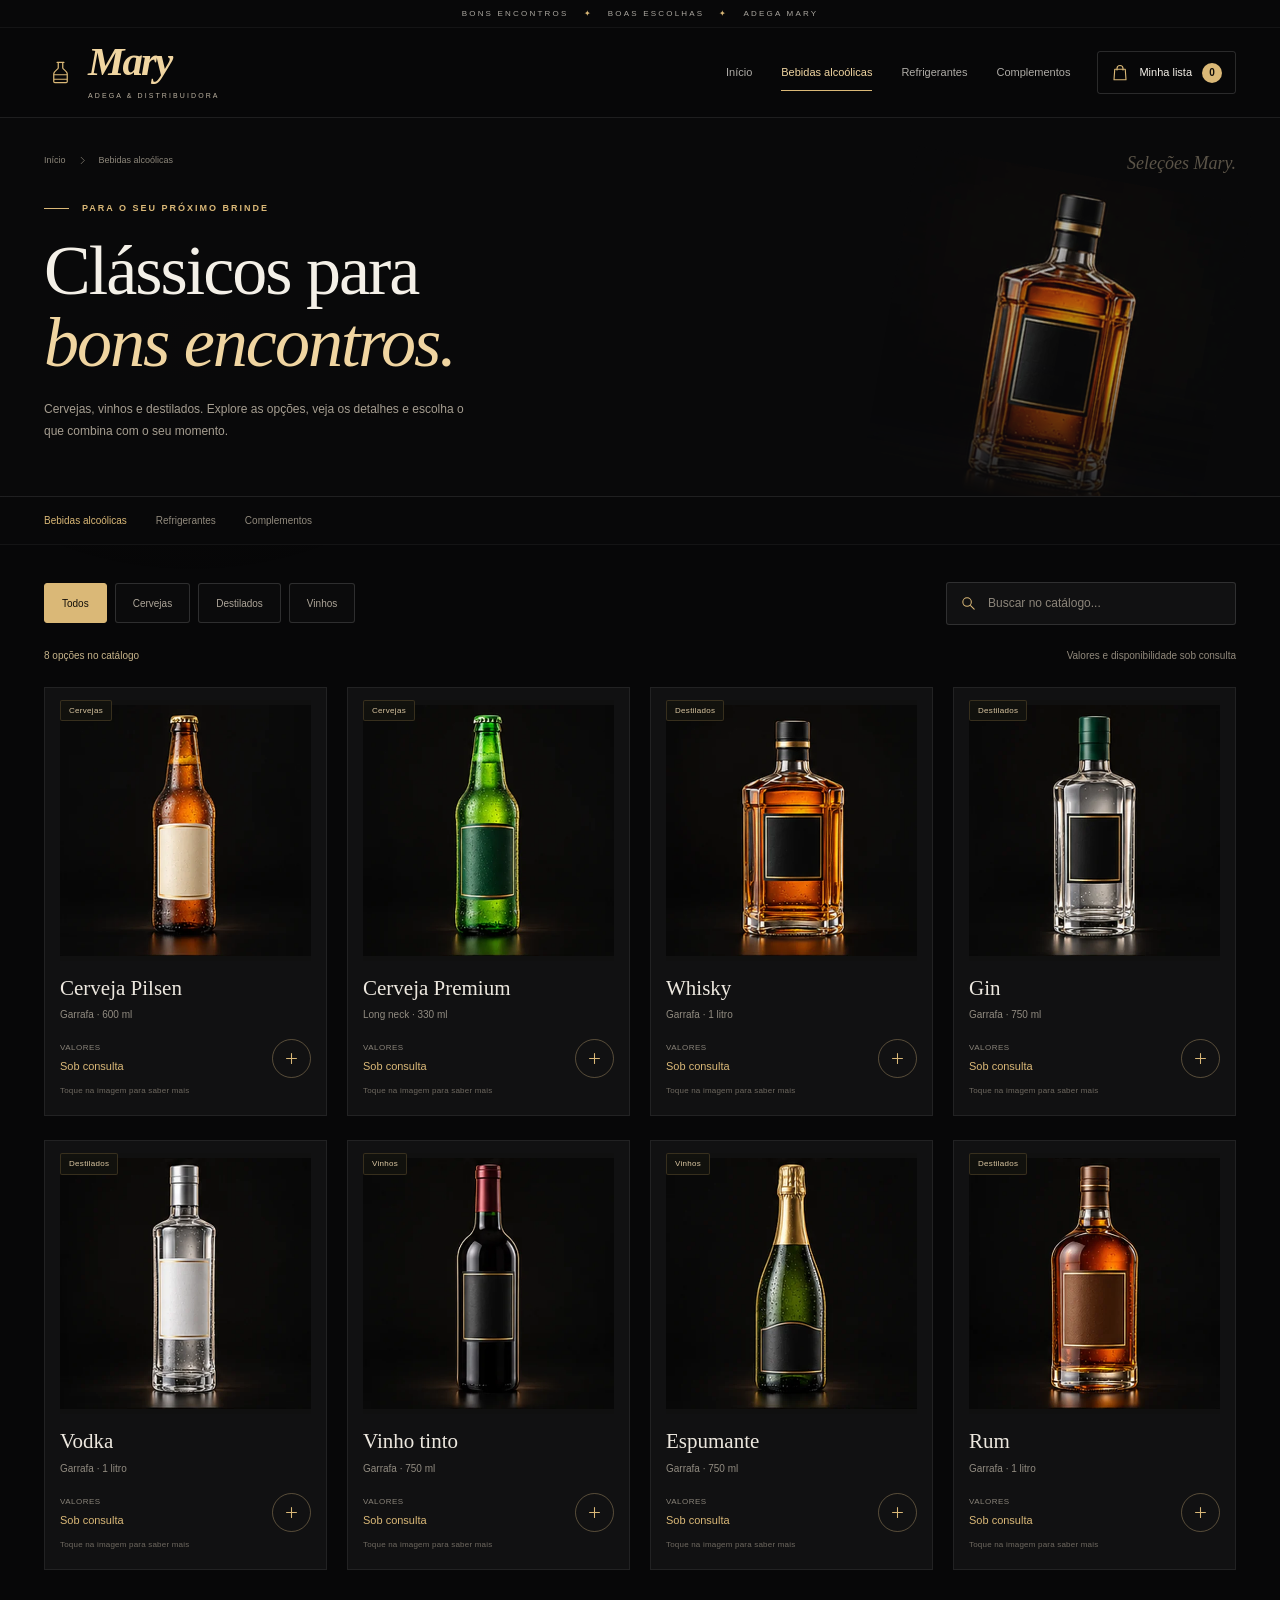
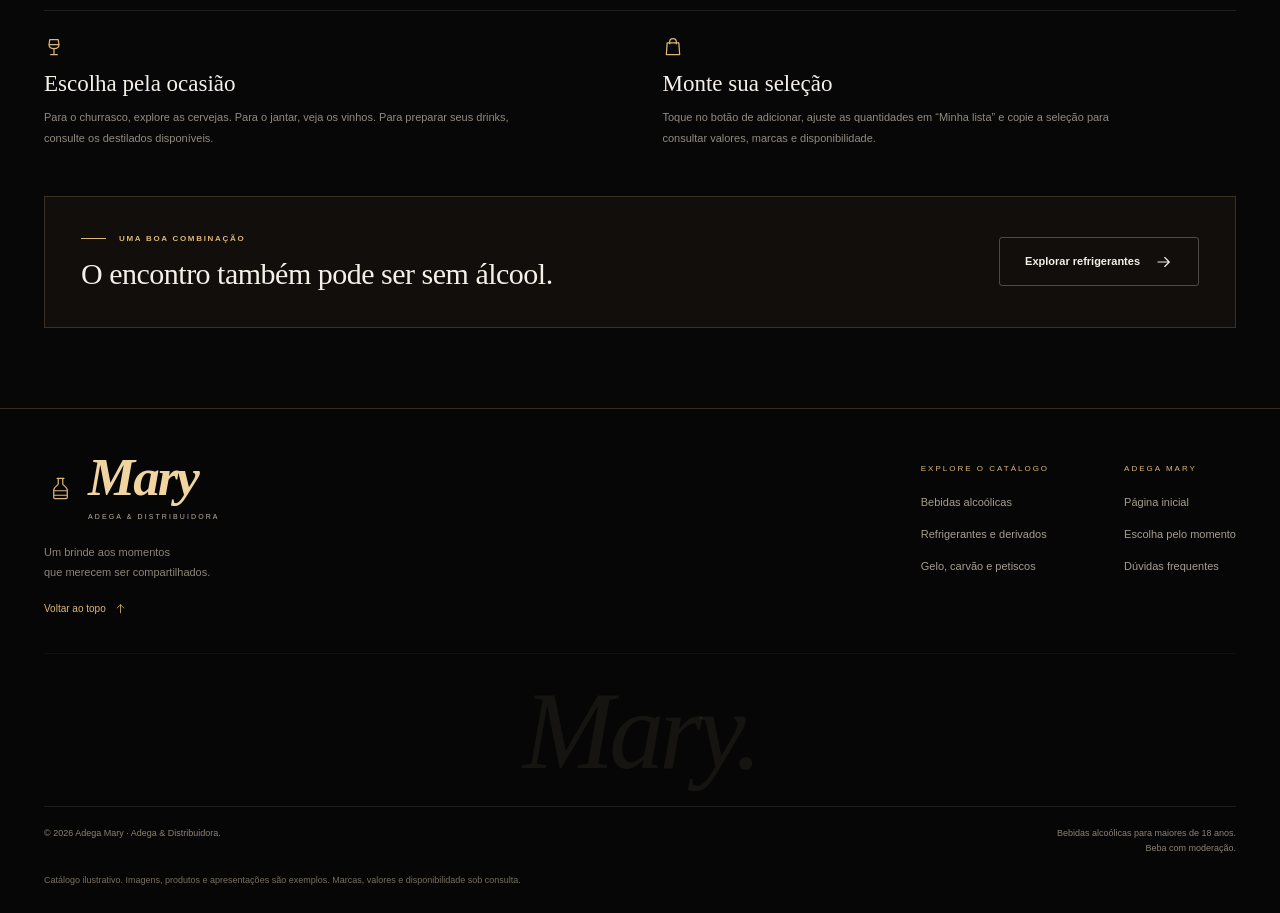
==== commit 98146dbd: "Redesenha Adega Mary com fundo preto, fotos premium e bolhas suaves" ====
--- a/docs/bebidas-alcoolicas.html
+++ b/docs/bebidas-alcoolicas.html
@@ -1,22 +1,8 @@
 <!doctype html>
-<html lang="pt-BR"><head><meta charset="UTF-8"><meta name="viewport" content="width=device-width,initial-scale=1,viewport-fit=cover"><meta name="theme-color" content="#153f32"><title>Bebidas alcoólicas — Adega Mary</title><meta name="description" content="Cervejas, vinhos e destilados para acompanhar os seus bons encontros. Catálogo ilustrativo. Valores e disponibilidade sob consulta."><meta property="og:title" content="Bebidas alcoólicas — Adega Mary"><meta property="og:description" content="Cervejas, vinhos e destilados para acompanhar os seus bons encontros. Catálogo ilustrativo. Valores e disponibilidade sob consulta."><meta property="og:type" content="website"><meta property="og:locale" content="pt_BR"><meta property="og:url" content="https://carloszw45.github.io/adega-mary/bebidas-alcoolicas.html"><meta property="og:image" content="https://carloszw45.github.io/adega-mary/assets/hero.webp"><link rel="canonical" href="https://carloszw45.github.io/adega-mary/bebidas-alcoolicas.html"><link rel="icon" href="assets/favicon.svg" type="image/svg+xml"><link rel="stylesheet" href="assets/styles.css"><script src="assets/catalog.js" defer></script><script type="application/ld+json">{"@context": "https://schema.org", "@type": "WebSite", "name": "Adega Mary", "url": "https://carloszw45.github.io/adega-mary", "inLanguage": "pt-BR"}</script></head>
-<body data-catalog="alcoolicos"><a class="skip-link" href="#conteudo">Ir para o conteúdo</a>
-<header class="site-header"><div class="container header-inner">
-<a class="brand" href="index.html" aria-label="Adega Mary, página inicial"><span class="brand-mark"><svg class="icon" aria-hidden="true"><use href="assets/icons.svg#bottle"></use></svg></span><span><span class="brand-name">Mary</span><span class="brand-subtitle">Adega &amp; Distribuidora</span></span></a><nav class="desktop-nav" aria-label="Navegação principal"><a href="index.html">Início</a><a href="bebidas-alcoolicas.html" aria-current="page">Bebidas alcoólicas</a><a href="refrigerantes.html">Refrigerantes</a><a href="complementos.html">Complementos</a></nav>
-<div class="header-actions"><button class="list-button" type="button" data-open-list aria-label="Abrir minha lista, 0 itens"><svg class="icon" aria-hidden="true"><use href="assets/icons.svg#bag"></use></svg><span>Minha lista</span><span class="list-count" data-list-count>0</span></button><button class="menu-button" type="button" data-menu-toggle aria-label="Abrir menu" aria-controls="mobile-menu" aria-expanded="false"><svg class="icon" aria-hidden="true"><use href="assets/icons.svg#menu"></use></svg></button></div>
-</div><nav class="mobile-menu" id="mobile-menu" data-mobile-menu aria-label="Menu do celular" hidden><a href="index.html">Início</a><a href="bebidas-alcoolicas.html" aria-current="page">Bebidas alcoólicas</a><a href="refrigerantes.html">Refrigerantes</a><a href="complementos.html">Complementos</a></nav></header>
-<nav class="mobile-bottom-nav" aria-label="Categorias no celular"><a href="index.html"><svg class="icon" aria-hidden="true"><use href="assets/icons.svg#home"></use></svg>Início</a><a href="bebidas-alcoolicas.html" aria-current="page"><svg class="icon" aria-hidden="true"><use href="assets/icons.svg#wine"></use></svg>Alcoólicos</a><a href="refrigerantes.html"><svg class="icon" aria-hidden="true"><use href="assets/icons.svg#sparkles"></use></svg>Refrigerantes</a><a href="complementos.html"><svg class="icon" aria-hidden="true"><use href="assets/icons.svg#ice"></use></svg>Extras</a></nav>
-<main id="conteudo"><section class="catalog-hero " aria-labelledby="catalog-title"><div class="bubble-field" aria-hidden="true"><span class="bubble" style="--x:5%;--size:19px;--duration:32s;--delay:-18s;--drift:15px"></span><span class="bubble" style="--x:13%;--size:36px;--duration:38s;--delay:-5s;--drift:-20px"></span><span class="bubble" style="--x:24%;--size:12px;--duration:29s;--delay:-25s;--drift:12px"></span><span class="bubble" style="--x:42%;--size:24px;--duration:34s;--delay:-12s;--drift:-18px"></span><span class="bubble" style="--x:61%;--size:16px;--duration:30s;--delay:-4s;--drift:18px"></span><span class="bubble" style="--x:74%;--size:46px;--duration:41s;--delay:-27s;--drift:-23px"></span><span class="bubble" style="--x:87%;--size:25px;--duration:35s;--delay:-16s;--drift:10px"></span><span class="bubble" style="--x:95%;--size:12px;--duration:31s;--delay:-9s;--drift:-16px"></span><span class="bubble" style="--x:53%;--size:10px;--duration:27s;--delay:-22s;--drift:12px"></span><span class="bubble" style="--x:33%;--size:18px;--duration:36s;--delay:-2s;--drift:-14px"></span><span class="bubble" style="--x:81%;--size:10px;--duration:33s;--delay:-28s;--drift:15px"></span><span class="bubble" style="--x:18%;--size:8px;--duration:26s;--delay:-15s;--drift:8px"></span></div><div class="container"><div class="breadcrumbs"><a href="index.html">Início</a><svg class="icon" aria-hidden="true"><use href="assets/icons.svg#chevron"></use></svg><span>Bebidas alcoólicas</span></div><div class="catalog-heading"><p class="eyebrow">Para brindar</p><h1 id="catalog-title">Escolhas para<br><em>o seu próximo brinde.</em></h1><p>Cervejas, vinhos e destilados para acompanhar os seus bons encontros.</p></div><svg class="catalog-hero-graphic" viewBox="0 0 24 24" aria-hidden="true"><use href="assets/icons.svg#wine"></use></svg></div></section>
-<section class="catalog-main" aria-label="Catálogo de Bebidas alcoólicas"><div class="container"><div class="catalog-controls"><div class="filter-chips" role="group" aria-label="Filtrar categorias"><button class="chip" type="button" data-filter="Todos" aria-pressed="true">Todos</button><button class="chip" type="button" data-filter="Cervejas" aria-pressed="false">Cervejas</button><button class="chip" type="button" data-filter="Destilados" aria-pressed="false">Destilados</button><button class="chip" type="button" data-filter="Vinhos" aria-pressed="false">Vinhos</button></div><label class="search-box"><svg class="icon" aria-hidden="true"><use href="assets/icons.svg#search"></use></svg><input type="search" data-search placeholder="Buscar no catálogo..." aria-label="Buscar produtos em Bebidas alcoólicas" autocomplete="off"></label></div><div class="catalog-results-meta"><span data-results-count role="status" aria-live="polite">8 opções no catálogo</span><span>Preços e disponibilidade sob consulta</span></div>
-<div class="product-grid" data-product-grid><article class="product-card"><button class="product-photo" type="button" data-detail="pilsen" aria-label="Ver detalhes de Cerveja Pilsen"><span class="product-tag">Cervejas</span><img src="assets/products/pilsen.webp" alt="Imagem ilustrativa de Cerveja Pilsen" loading="lazy" decoding="async" width="480" height="480"></button><div class="product-details"><h3 class="product-name"><button type="button" data-detail="pilsen">Cerveja Pilsen</button></h3><p class="product-volume">Garrafa · 600 ml</p><div class="product-card-bottom"><span class="product-price">Sob consulta</span><button class="add-product" type="button" data-add="pilsen" aria-label="Adicionar Cerveja Pilsen à minha lista"><svg class="icon" aria-hidden="true"><use href="assets/icons.svg#plus"></use></svg></button></div></div></article><article class="product-card"><button class="product-photo" type="button" data-detail="premium" aria-label="Ver detalhes de Cerveja Premium"><span class="product-tag">Cervejas</span><img src="assets/products/premium.webp" alt="Imagem ilustrativa de Cerveja Premium" loading="lazy" decoding="async" width="480" height="480"></button><div class="product-details"><h3 class="product-name"><button type="button" data-detail="premium">Cerveja Premium</button></h3><p class="product-volume">Long neck · 330 ml</p><div class="product-card-bottom"><span class="product-price">Sob consulta</span><button class="add-product" type="button" data-add="premium" aria-label="Adicionar Cerveja Premium à minha lista"><svg class="icon" aria-hidden="true"><use href="assets/icons.svg#plus"></use></svg></button></div></div></article><article class="product-card"><button class="product-photo" type="button" data-detail="whisky" aria-label="Ver detalhes de Whisky"><span class="product-tag">Destilados</span><img src="assets/products/whisky.webp" alt="Imagem ilustrativa de Whisky" loading="lazy" decoding="async" width="480" height="480"></button><div class="product-details"><h3 class="product-name"><button type="button" data-detail="whisky">Whisky</button></h3><p class="product-volume">Garrafa · 1 litro</p><div class="product-card-bottom"><span class="product-price">Sob consulta</span><button class="add-product" type="button" data-add="whisky" aria-label="Adicionar Whisky à minha lista"><svg class="icon" aria-hidden="true"><use href="assets/icons.svg#plus"></use></svg></button></div></div></article><article class="product-card"><button class="product-photo" type="button" data-detail="gin" aria-label="Ver detalhes de Gin"><span class="product-tag">Destilados</span><img src="assets/products/gin.webp" alt="Imagem ilustrativa de Gin" loading="lazy" decoding="async" width="480" height="480"></button><div class="product-details"><h3 class="product-name"><button type="button" data-detail="gin">Gin</button></h3><p class="product-volume">Garrafa · 750 ml</p><div class="product-card-bottom"><span class="product-price">Sob consulta</span><button class="add-product" type="button" data-add="gin" aria-label="Adicionar Gin à minha lista"><svg class="icon" aria-hidden="true"><use href="assets/icons.svg#plus"></use></svg></button></div></div></article><article class="product-card"><button class="product-photo" type="button" data-detail="vodka" aria-label="Ver detalhes de Vodka"><span class="product-tag">Destilados</span><img src="assets/products/vodka.webp" alt="Imagem ilustrativa de Vodka" loading="lazy" decoding="async" width="480" height="480"></button><div class="product-details"><h3 class="product-name"><button type="button" data-detail="vodka">Vodka</button></h3><p class="product-volume">Garrafa · 1 litro</p><div class="product-card-bottom"><span class="product-price">Sob consulta</span><button class="add-product" type="button" data-add="vodka" aria-label="Adicionar Vodka à minha lista"><svg class="icon" aria-hidden="true"><use href="assets/icons.svg#plus"></use></svg></button></div></div></article><article class="product-card"><button class="product-photo" type="button" data-detail="vinho" aria-label="Ver detalhes de Vinho tinto"><span class="product-tag">Vinhos</span><img src="assets/products/vinho.webp" alt="Imagem ilustrativa de Vinho tinto" loading="lazy" decoding="async" width="480" height="480"></button><div class="product-details"><h3 class="product-name"><button type="button" data-detail="vinho">Vinho tinto</button></h3><p class="product-volume">Garrafa · 750 ml</p><div class="product-card-bottom"><span class="product-price">Sob consulta</span><button class="add-product" type="button" data-add="vinho" aria-label="Adicionar Vinho tinto à minha lista"><svg class="icon" aria-hidden="true"><use href="assets/icons.svg#plus"></use></svg></button></div></div></article><article class="product-card"><button class="product-photo" type="button" data-detail="espumante" aria-label="Ver detalhes de Espumante"><span class="product-tag">Vinhos</span><img src="assets/products/espumante.webp" alt="Imagem ilustrativa de Espumante" loading="lazy" decoding="async" width="480" height="480"></button><div class="product-details"><h3 class="product-name"><button type="button" data-detail="espumante">Espumante</button></h3><p class="product-volume">Garrafa · 750 ml</p><div class="product-card-bottom"><span class="product-price">Sob consulta</span><button class="add-product" type="button" data-add="espumante" aria-label="Adicionar Espumante à minha lista"><svg class="icon" aria-hidden="true"><use href="assets/icons.svg#plus"></use></svg></button></div></div></article><article class="product-card"><button class="product-photo" type="button" data-detail="rum" aria-label="Ver detalhes de Rum"><span class="product-tag">Destilados</span><img src="assets/products/rum.webp" alt="Imagem ilustrativa de Rum" loading="lazy" decoding="async" width="480" height="480"></button><div class="product-details"><h3 class="product-name"><button type="button" data-detail="rum">Rum</button></h3><p class="product-volume">Garrafa · 1 litro</p><div class="product-card-bottom"><span class="product-price">Sob consulta</span><button class="add-product" type="button" data-add="rum" aria-label="Adicionar Rum à minha lista"><svg class="icon" aria-hidden="true"><use href="assets/icons.svg#plus"></use></svg></button></div></div></article></div><div class="empty-state" data-empty hidden><svg class="icon" aria-hidden="true"><use href="assets/icons.svg#search"></use></svg><h2>Nenhum item por aqui.</h2><p>Tente outro nome ou escolha uma categoria diferente.</p><button class="button button-light" type="button" data-reset-filters>Limpar busca e filtros</button></div>
-<div class="catalog-crosslink"><div><p class="eyebrow">Uma mesa para todos</p><h2>Também tem opção sem álcool.</h2></div><a class="button" href="refrigerantes.html">Ver refrigerantes <svg class="icon" aria-hidden="true"><use href="assets/icons.svg#arrow"></use></svg></a></div></div></section></main><footer class="site-footer"><div class="container"><div class="footer-top">
-<div class="footer-brand"><a class="brand" href="index.html" aria-label="Adega Mary, página inicial"><span class="brand-mark"><svg class="icon" aria-hidden="true"><use href="assets/icons.svg#bottle"></use></svg></span><span><span class="brand-name">Mary</span><span class="brand-subtitle">Adega &amp; Distribuidora</span></span></a><p>O próximo encontro começa<br>com uma boa escolha.</p></div>
-<div class="footer-links"><div><h3>Catálogo</h3><a href="bebidas-alcoolicas.html">Bebidas alcoólicas</a><a href="refrigerantes.html">Refrigerantes e derivados</a><a href="complementos.html">Complementos</a></div><div><h3>Mary</h3><a href="index.html">Página inicial</a><a href="index.html#categorias">Explore as categorias</a></div></div>
-</div><div class="footer-bottom"><p>© 2026 Adega Mary. Adega &amp; Distribuidora.</p><p class="responsible-note">Bebidas alcoólicas para maiores de 18 anos.<br>Beba com moderação.</p></div>
-<p class="disclosure">Catálogo ilustrativo. Imagens, produtos e apresentações são exemplos. Valores, marcas e disponibilidade sob consulta.</p></div></footer><div class="overlay" data-overlay hidden></div>
-<section class="dialog" data-quickview role="dialog" aria-modal="true" aria-labelledby="quickview-title" hidden><button class="dialog-close" type="button" data-close-dialog aria-label="Fechar detalhes"><svg class="icon" aria-hidden="true"><use href="assets/icons.svg#close"></use></svg></button><div data-quick-content><h2 id="quickview-title">Detalhes do produto</h2></div></section>
-<section class="selection-drawer" data-drawer role="dialog" aria-modal="true" aria-labelledby="selection-title" hidden>
-<div class="drawer-head"><h2 id="selection-title">Minha lista</h2><button class="drawer-close" type="button" data-close-dialog aria-label="Fechar minha lista"><svg class="icon" aria-hidden="true"><use href="assets/icons.svg#close"></use></svg></button></div>
-<div class="selection-items" data-selection-items></div><div class="drawer-bottom"><div class="drawer-total"><span>Sua seleção</span><span data-selected-total>0 itens</span></div><p>Copie sua lista e consulte os valores e a disponibilidade com a loja.</p><button class="button" type="button" data-copy-list><svg class="icon" aria-hidden="true"><use href="assets/icons.svg#copy"></use></svg> Copiar minha lista</button><div data-copy-fallback hidden><p class="copy-help">Selecione o texto abaixo e copie a sua lista.</p><textarea class="copy-fallback" readonly aria-label="Lista de produtos para copiar"></textarea></div></div></section>
-<div class="toast" data-toast role="status" aria-live="polite" hidden></div>
-</body></html>+<html lang="pt-BR"><head><meta charset="UTF-8"><meta name="viewport" content="width=device-width,initial-scale=1,viewport-fit=cover"><meta name="theme-color" content="#070708"><title>Bebidas alcoólicas — Adega Mary</title><meta name="description" content="Cervejas, vinhos e destilados. Explore as opções, veja os detalhes e escolha o que combina com o seu momento. Valores e disponibilidade sob consulta."><meta property="og:title" content="Bebidas alcoólicas — Adega Mary"><meta property="og:description" content="Cervejas, vinhos e destilados. Explore as opções, veja os detalhes e escolha o que combina com o seu momento. Valores e disponibilidade sob consulta."><meta property="og:type" content="website"><meta property="og:locale" content="pt_BR"><meta property="og:url" content="https://carloszw45.github.io/adega-mary/bebidas-alcoolicas.html"><meta property="og:image" content="https://carloszw45.github.io/adega-mary/assets/premium-hero.webp"><link rel="canonical" href="https://carloszw45.github.io/adega-mary/bebidas-alcoolicas.html"><link rel="icon" href="assets/favicon.svg?v=2" type="image/svg+xml"><link rel="stylesheet" href="assets/premium.css?v=2"><script src="assets/catalog.js?v=2" defer></script><script type="application/ld+json">{"@context": "https://schema.org", "@type": "WebSite", "name": "Adega Mary", "url": "https://carloszw45.github.io/adega-mary", "inLanguage": "pt-BR"}</script></head>
+<body data-design="premium" data-catalog="alcoolicos"><div id="inicio"></div><div class="gas-background" aria-hidden="true"><span class="gas-bubble" style="--x:9%;--size:9px;--speed:39s;--delay:-13s;--drift:-35px;--alpha:0.30"></span><span class="gas-bubble" style="--x:46%;--size:16px;--speed:46s;--delay:-24s;--drift:-22px;--alpha:0.37"></span><span class="gas-bubble" style="--x:83%;--size:23px;--speed:53s;--delay:-35s;--drift:-9px;--alpha:0.44"></span><span class="gas-bubble" style="--x:20%;--size:12px;--speed:60s;--delay:-46s;--drift:4px;--alpha:0.51"></span><span class="gas-bubble" style="--x:57%;--size:35px;--speed:42s;--delay:-15s;--drift:17px;--alpha:0.58"></span><span class="gas-bubble" style="--x:94%;--size:19px;--speed:49s;--delay:-19s;--drift:30px;--alpha:0.30"></span><span class="gas-bubble" style="--x:31%;--size:8px;--speed:56s;--delay:-23s;--drift:-27px;--alpha:0.37"></span><span class="gas-bubble" style="--x:68%;--size:28px;--speed:63s;--delay:-27s;--drift:-14px;--alpha:0.44"></span><span class="gas-bubble" style="--x:5%;--size:14px;--speed:45s;--delay:-11s;--drift:-1px;--alpha:0.51"></span><span class="gas-bubble" style="--x:42%;--size:42px;--speed:52s;--delay:-8s;--drift:12px;--alpha:0.58"></span><span class="gas-bubble" style="--x:79%;--size:10px;--speed:59s;--delay:-5s;--drift:25px;--alpha:0.30"></span><span class="gas-bubble" style="--x:16%;--size:21px;--speed:41s;--delay:-11s;--drift:-32px;--alpha:0.37"></span><span class="gas-bubble" style="--x:53%;--size:9px;--speed:48s;--delay:-1s;--drift:-19px;--alpha:0.44"></span><span class="gas-bubble" style="--x:90%;--size:16px;--speed:55s;--delay:-46s;--drift:-6px;--alpha:0.51"></span><span class="gas-bubble" style="--x:27%;--size:23px;--speed:62s;--delay:-43s;--drift:7px;--alpha:0.58"></span><span class="gas-bubble" style="--x:64%;--size:12px;--speed:44s;--delay:-2s;--drift:20px;--alpha:0.30"></span><span class="gas-bubble" style="--x:1%;--size:35px;--speed:51s;--delay:-36s;--drift:33px;--alpha:0.37"></span><span class="gas-bubble" style="--x:38%;--size:19px;--speed:58s;--delay:-26s;--drift:-24px;--alpha:0.44"></span><span class="gas-bubble" style="--x:75%;--size:8px;--speed:40s;--delay:-11s;--drift:-11px;--alpha:0.51"></span><span class="gas-bubble" style="--x:12%;--size:28px;--speed:47s;--delay:-34s;--drift:2px;--alpha:0.58"></span><span class="gas-bubble" style="--x:49%;--size:14px;--speed:54s;--delay:-17s;--drift:15px;--alpha:0.30"></span><span class="gas-bubble" style="--x:86%;--size:42px;--speed:61s;--delay:-61s;--drift:28px;--alpha:0.37"></span><span class="gas-bubble" style="--x:23%;--size:10px;--speed:43s;--delay:-40s;--drift:-29px;--alpha:0.44"></span><span class="gas-bubble" style="--x:60%;--size:21px;--speed:50s;--delay:-16s;--drift:-16px;--alpha:0.51"></span><span class="gas-bubble" style="--x:97%;--size:9px;--speed:57s;--delay:-49s;--drift:-3px;--alpha:0.58"></span><span class="gas-bubble" style="--x:34%;--size:16px;--speed:39s;--delay:-15s;--drift:10px;--alpha:0.30"></span><span class="gas-bubble" style="--x:71%;--size:23px;--speed:46s;--delay:-23s;--drift:23px;--alpha:0.37"></span><span class="gas-bubble" style="--x:8%;--size:12px;--speed:53s;--delay:-45s;--drift:-34px;--alpha:0.44"></span></div><a class="skip-link" href="#conteudo">Ir para o conteúdo</a>
+<div class="announcement">Bons encontros <span>✦</span> Boas escolhas <span>✦</span> Adega Mary</div>
+<header class="site-header"><div class="container header-inner"><a class="brand" href="index.html" aria-label="Adega Mary, página inicial"><span class="brand-mark"><svg class="icon" aria-hidden="true"><use href="assets/icons.svg#bottle"></use></svg></span><span><span class="brand-name">Mary</span><span class="brand-subtitle">Adega &amp; Distribuidora</span></span></a><nav class="desktop-nav" aria-label="Navegação principal"><a href="index.html">Início</a><a href="bebidas-alcoolicas.html" aria-current="page">Bebidas alcoólicas</a><a href="refrigerantes.html">Refrigerantes</a><a href="complementos.html">Complementos</a></nav><div class="header-actions"><button class="list-button" data-open-list type="button" aria-label="Abrir minha lista, 0 itens"><svg class="icon" aria-hidden="true"><use href="assets/icons.svg#bag"></use></svg><span>Minha lista</span><span class="list-count" data-list-count>0</span></button><button class="menu-button" type="button" data-menu-toggle aria-label="Abrir menu" aria-controls="mobile-menu" aria-expanded="false"><svg class="icon" aria-hidden="true"><use href="assets/icons.svg#menu"></use></svg></button></div></div><nav class="mobile-menu" id="mobile-menu" data-mobile-menu aria-label="Menu do celular" hidden><a href="index.html">Início</a><a href="bebidas-alcoolicas.html" aria-current="page">Bebidas alcoólicas</a><a href="refrigerantes.html">Refrigerantes</a><a href="complementos.html">Complementos</a></nav></header>
+<nav class="mobile-bottom-nav" aria-label="Categorias no celular"><a href="index.html"><svg class="icon" aria-hidden="true"><use href="assets/icons.svg#home"></use></svg>Início</a><a href="bebidas-alcoolicas.html" aria-current="page"><svg class="icon" aria-hidden="true"><use href="assets/icons.svg#wine"></use></svg>Alcoólicos</a><a href="refrigerantes.html"><svg class="icon" aria-hidden="true"><use href="assets/icons.svg#sparkles"></use></svg>Refrigerantes</a><a href="complementos.html"><svg class="icon" aria-hidden="true"><use href="assets/icons.svg#ice"></use></svg>Extras</a></nav><main id="conteudo"><section class="catalog-hero " aria-labelledby="catalog-title"><div class="container"><div class="breadcrumbs"><a href="index.html">Início</a><svg class="icon" aria-hidden="true"><use href="assets/icons.svg#chevron"></use></svg><span>Bebidas alcoólicas</span></div><span class="catalog-hero-label" aria-hidden="true">Seleções Mary.</span><div class="catalog-hero-copy"><p class="eyebrow">Para o seu próximo brinde</p><h1 id="catalog-title">Clássicos para<br><em>bons encontros.</em></h1><p class="catalog-hero-description">Cervejas, vinhos e destilados. Explore as opções, veja os detalhes e escolha o que combina com o seu momento.</p></div><img class="catalog-hero-photo" src="assets/premium-products/whisky.webp" alt="" width="480" height="480" decoding="async"></div></section><nav class="catalog-subnav" aria-label="Outros catálogos"><div class="container"><a href="bebidas-alcoolicas.html" aria-current="page">Bebidas alcoólicas</a><a href="refrigerantes.html">Refrigerantes</a><a href="complementos.html">Complementos</a></div></nav>
+<section class="catalog-main" aria-label="Catálogo de Bebidas alcoólicas"><div class="container"><div class="catalog-controls"><div class="filter-chips" role="group" aria-label="Filtrar categorias"><button class="chip" type="button" data-filter="Todos" aria-pressed="true">Todos</button><button class="chip" type="button" data-filter="Cervejas" aria-pressed="false">Cervejas</button><button class="chip" type="button" data-filter="Destilados" aria-pressed="false">Destilados</button><button class="chip" type="button" data-filter="Vinhos" aria-pressed="false">Vinhos</button></div><label class="search-box"><svg class="icon" aria-hidden="true"><use href="assets/icons.svg#search"></use></svg><input type="search" data-search placeholder="Buscar no catálogo..." aria-label="Buscar produtos em Bebidas alcoólicas" autocomplete="off"></label></div><div class="catalog-results-meta"><span data-results-count role="status" aria-live="polite">8 opções no catálogo</span><span>Valores e disponibilidade sob consulta</span></div><div class="product-grid" data-product-grid><article class="product-card"><button class="product-photo" type="button" data-detail="pilsen" aria-label="Ver detalhes de Cerveja Pilsen"><span class="product-tag">Cervejas</span><img src="assets/premium-products/pilsen.webp" alt="Imagem ilustrativa de Cerveja Pilsen" loading="lazy" decoding="async" width="480" height="480"></button><div class="product-details"><h3 class="product-name"><button type="button" data-detail="pilsen">Cerveja Pilsen</button></h3><p class="product-volume">Garrafa · 600 ml</p><div class="product-card-bottom"><span class="product-price"><small>Valores</small>Sob consulta</span><button class="add-product" type="button" data-add="pilsen" aria-label="Adicionar Cerveja Pilsen à minha lista"><svg class="icon" aria-hidden="true"><use href="assets/icons.svg#plus"></use></svg></button></div><span class="product-quick-label">Toque na imagem para saber mais</span></div></article><article class="product-card"><button class="product-photo" type="button" data-detail="premium" aria-label="Ver detalhes de Cerveja Premium"><span class="product-tag">Cervejas</span><img src="assets/premium-products/premium.webp" alt="Imagem ilustrativa de Cerveja Premium" loading="lazy" decoding="async" width="480" height="480"></button><div class="product-details"><h3 class="product-name"><button type="button" data-detail="premium">Cerveja Premium</button></h3><p class="product-volume">Long neck · 330 ml</p><div class="product-card-bottom"><span class="product-price"><small>Valores</small>Sob consulta</span><button class="add-product" type="button" data-add="premium" aria-label="Adicionar Cerveja Premium à minha lista"><svg class="icon" aria-hidden="true"><use href="assets/icons.svg#plus"></use></svg></button></div><span class="product-quick-label">Toque na imagem para saber mais</span></div></article><article class="product-card"><button class="product-photo" type="button" data-detail="whisky" aria-label="Ver detalhes de Whisky"><span class="product-tag">Destilados</span><img src="assets/premium-products/whisky.webp" alt="Imagem ilustrativa de Whisky" loading="lazy" decoding="async" width="480" height="480"></button><div class="product-details"><h3 class="product-name"><button type="button" data-detail="whisky">Whisky</button></h3><p class="product-volume">Garrafa · 1 litro</p><div class="product-card-bottom"><span class="product-price"><small>Valores</small>Sob consulta</span><button class="add-product" type="button" data-add="whisky" aria-label="Adicionar Whisky à minha lista"><svg class="icon" aria-hidden="true"><use href="assets/icons.svg#plus"></use></svg></button></div><span class="product-quick-label">Toque na imagem para saber mais</span></div></article><article class="product-card"><button class="product-photo" type="button" data-detail="gin" aria-label="Ver detalhes de Gin"><span class="product-tag">Destilados</span><img src="assets/premium-products/gin.webp" alt="Imagem ilustrativa de Gin" loading="lazy" decoding="async" width="480" height="480"></button><div class="product-details"><h3 class="product-name"><button type="button" data-detail="gin">Gin</button></h3><p class="product-volume">Garrafa · 750 ml</p><div class="product-card-bottom"><span class="product-price"><small>Valores</small>Sob consulta</span><button class="add-product" type="button" data-add="gin" aria-label="Adicionar Gin à minha lista"><svg class="icon" aria-hidden="true"><use href="assets/icons.svg#plus"></use></svg></button></div><span class="product-quick-label">Toque na imagem para saber mais</span></div></article><article class="product-card"><button class="product-photo" type="button" data-detail="vodka" aria-label="Ver detalhes de Vodka"><span class="product-tag">Destilados</span><img src="assets/premium-products/vodka.webp" alt="Imagem ilustrativa de Vodka" loading="lazy" decoding="async" width="480" height="480"></button><div class="product-details"><h3 class="product-name"><button type="button" data-detail="vodka">Vodka</button></h3><p class="product-volume">Garrafa · 1 litro</p><div class="product-card-bottom"><span class="product-price"><small>Valores</small>Sob consulta</span><button class="add-product" type="button" data-add="vodka" aria-label="Adicionar Vodka à minha lista"><svg class="icon" aria-hidden="true"><use href="assets/icons.svg#plus"></use></svg></button></div><span class="product-quick-label">Toque na imagem para saber mais</span></div></article><article class="product-card"><button class="product-photo" type="button" data-detail="vinho" aria-label="Ver detalhes de Vinho tinto"><span class="product-tag">Vinhos</span><img src="assets/premium-products/vinho.webp" alt="Imagem ilustrativa de Vinho tinto" loading="lazy" decoding="async" width="480" height="480"></button><div class="product-details"><h3 class="product-name"><button type="button" data-detail="vinho">Vinho tinto</button></h3><p class="product-volume">Garrafa · 750 ml</p><div class="product-card-bottom"><span class="product-price"><small>Valores</small>Sob consulta</span><button class="add-product" type="button" data-add="vinho" aria-label="Adicionar Vinho tinto à minha lista"><svg class="icon" aria-hidden="true"><use href="assets/icons.svg#plus"></use></svg></button></div><span class="product-quick-label">Toque na imagem para saber mais</span></div></article><article class="product-card"><button class="product-photo" type="button" data-detail="espumante" aria-label="Ver detalhes de Espumante"><span class="product-tag">Vinhos</span><img src="assets/premium-products/espumante.webp" alt="Imagem ilustrativa de Espumante" loading="lazy" decoding="async" width="480" height="480"></button><div class="product-details"><h3 class="product-name"><button type="button" data-detail="espumante">Espumante</button></h3><p class="product-volume">Garrafa · 750 ml</p><div class="product-card-bottom"><span class="product-price"><small>Valores</small>Sob consulta</span><button class="add-product" type="button" data-add="espumante" aria-label="Adicionar Espumante à minha lista"><svg class="icon" aria-hidden="true"><use href="assets/icons.svg#plus"></use></svg></button></div><span class="product-quick-label">Toque na imagem para saber mais</span></div></article><article class="product-card"><button class="product-photo" type="button" data-detail="rum" aria-label="Ver detalhes de Rum"><span class="product-tag">Destilados</span><img src="assets/premium-products/rum.webp" alt="Imagem ilustrativa de Rum" loading="lazy" decoding="async" width="480" height="480"></button><div class="product-details"><h3 class="product-name"><button type="button" data-detail="rum">Rum</button></h3><p class="product-volume">Garrafa · 1 litro</p><div class="product-card-bottom"><span class="product-price"><small>Valores</small>Sob consulta</span><button class="add-product" type="button" data-add="rum" aria-label="Adicionar Rum à minha lista"><svg class="icon" aria-hidden="true"><use href="assets/icons.svg#plus"></use></svg></button></div><span class="product-quick-label">Toque na imagem para saber mais</span></div></article></div><div class="empty-state" data-empty hidden><svg class="icon" aria-hidden="true"><use href="assets/icons.svg#search"></use></svg><h2>Não encontramos essa escolha.</h2><p>Tente outro nome ou explore uma categoria diferente.</p><button class="button button-outline" type="button" data-reset-filters>Limpar busca e filtros</button></div><div class="catalog-guide"><div><svg class="icon" aria-hidden="true"><use href="assets/icons.svg#wine"></use></svg><h3>Escolha pela ocasião</h3><p>Para o churrasco, explore as cervejas. Para o jantar, veja os vinhos. Para preparar seus drinks, consulte os destilados disponíveis.</p></div><div><svg class="icon" aria-hidden="true"><use href="assets/icons.svg#bag"></use></svg><h3>Monte sua seleção</h3><p>Toque no botão de adicionar, ajuste as quantidades em “Minha lista” e copie a seleção para consultar valores, marcas e disponibilidade.</p></div></div><div class="catalog-crosslink"><div><p class="eyebrow">Uma boa combinação</p><h2>O encontro também pode ser sem álcool.</h2></div><a class="button button-outline" href="refrigerantes.html">Explorar refrigerantes <svg class="icon" aria-hidden="true"><use href="assets/icons.svg#arrow"></use></svg></a></div></div></section></main><footer class="site-footer"><div class="container"><div class="footer-top"><div class="footer-brand"><a class="brand" href="index.html" aria-label="Adega Mary, página inicial"><span class="brand-mark"><svg class="icon" aria-hidden="true"><use href="assets/icons.svg#bottle"></use></svg></span><span><span class="brand-name">Mary</span><span class="brand-subtitle">Adega &amp; Distribuidora</span></span></a><p>Um brinde aos momentos<br>que merecem ser compartilhados.</p><a class="back-to-top" href="#inicio">Voltar ao topo <svg class="icon" aria-hidden="true"><use href="assets/icons.svg#arrow-down"></use></svg></a></div><div class="footer-links"><div><h3>Explore o catálogo</h3><a href="bebidas-alcoolicas.html">Bebidas alcoólicas</a><a href="refrigerantes.html">Refrigerantes e derivados</a><a href="complementos.html">Gelo, carvão e petiscos</a></div><div><h3>Adega Mary</h3><a href="index.html">Página inicial</a><a href="index.html#momentos">Escolha pelo momento</a><a href="index.html#duvidas">Dúvidas frequentes</a></div></div></div><span class="footer-brand-word" aria-hidden="true">Mary.</span><div class="footer-bottom"><p>© 2026 Adega Mary · Adega &amp; Distribuidora.</p><p class="responsible-note">Bebidas alcoólicas para maiores de 18 anos.<br>Beba com moderação.</p></div><p class="disclosure">Catálogo ilustrativo. Imagens, produtos e apresentações são exemplos. Marcas, valores e disponibilidade sob consulta.</p></div></footer><div class="overlay" data-overlay hidden></div><section class="dialog" data-quickview role="dialog" aria-modal="true" aria-labelledby="quickview-title" hidden><button class="dialog-close" type="button" data-close-dialog aria-label="Fechar detalhes"><svg class="icon" aria-hidden="true"><use href="assets/icons.svg#close"></use></svg></button><div data-quick-content><h2 id="quickview-title">Detalhes do produto</h2></div></section>
+<section class="selection-drawer" data-drawer role="dialog" aria-modal="true" aria-labelledby="selection-title" hidden><div class="drawer-head"><h2 id="selection-title">Minha lista</h2><button class="drawer-close" type="button" data-close-dialog aria-label="Fechar minha lista"><svg class="icon" aria-hidden="true"><use href="assets/icons.svg#close"></use></svg></button></div><div class="selection-items" data-selection-items></div><div class="drawer-bottom"><div class="drawer-total"><span>Sua seleção</span><span data-selected-total>0 itens</span></div><p>Copie sua lista e consulte os valores e a disponibilidade com a loja.</p><button class="button" type="button" data-copy-list><svg class="icon" aria-hidden="true"><use href="assets/icons.svg#copy"></use></svg> Copiar minha lista</button><div data-copy-fallback hidden><p class="copy-help">Selecione o texto abaixo para copiar a sua lista.</p><textarea class="copy-fallback" readonly aria-label="Lista de produtos para copiar"></textarea></div></div></section><div class="toast" data-toast role="status" aria-live="polite" hidden></div></body></html>
--- a/docs/assets/premium.css
+++ b/docs/assets/premium.css
@@ -0,0 +1,21 @@
+@charset "UTF-8";
+:root{--black:#070708;--surface:#111112;--surface-2:#171718;--gold:#dab877;--gold-light:#f0d5a1;--text:#f4f0e8;--muted:#a3a09a;--line:#ffffff18;--serif:Georgia,'Times New Roman',serif;--sans:Arial,Helvetica,sans-serif;--max:1260px}
+*{box-sizing:border-box}html{scroll-behavior:smooth;scroll-padding-top:110px}body{margin:0;background:var(--black);color:var(--text);font:15px/1.7 var(--sans);-webkit-font-smoothing:antialiased;isolation:isolate}body.modal-open{overflow:hidden}a{color:inherit;text-decoration:none}button,input,textarea{font:inherit}button{color:inherit;cursor:pointer}button:disabled{cursor:not-allowed}a,button,input{-webkit-tap-highlight-color:transparent;touch-action:manipulation}img{display:block;max-width:100%;height:auto}svg{display:block;flex-shrink:0}::selection{color:var(--black);background:var(--gold)}:focus-visible{outline:2px solid var(--gold);outline-offset:5px}.container{width:min(var(--max),calc(100% - 88px));margin-inline:auto}.icon{width:21px;height:21px;stroke:currentColor;fill:none;stroke-width:1.5;stroke-linecap:round;stroke-linejoin:round}.skip-link{position:fixed;z-index:120;top:-80px;left:15px;background:var(--gold);color:#080808;padding:12px 20px}.skip-link:focus{top:15px}.eyebrow{display:flex;align-items:center;gap:13px;font-size:10px;font-weight:700;letter-spacing:2.6px;text-transform:uppercase;color:var(--gold);margin:0 0 20px}.eyebrow:before{content:'';width:25px;height:1px;background:currentColor}.section-title{font:normal clamp(38px,4.5vw,58px)/1.11 var(--serif);letter-spacing:-1.8px;margin:0}.section-title em{font-weight:normal;color:var(--gold)}.section-top{display:flex;align-items:end;justify-content:space-between;gap:35px;margin-bottom:36px}.section-top>p{max-width:310px;margin:0;font-size:13px;color:var(--muted);line-height:1.8}.section-note{font-size:11px;color:var(--muted);margin:21px 0 0;display:flex;align-items:center;gap:9px}.section-note .icon{width:15px;height:15px}.button{display:inline-flex;align-items:center;justify-content:center;gap:15px;min-height:51px;padding:14px 25px;border:1px solid var(--gold);border-radius:3px;background:var(--gold);color:#171109;font-size:12px;font-weight:700;transition:background .25s,transform .25s,box-shadow .25s}.button:hover{background:var(--gold-light);box-shadow:0 6px 24px #b08b4426;transform:translateY(-2px)}.button .icon{width:18px;height:18px}.button-outline{background:transparent;border-color:#ffffff40;color:var(--text)}.button-outline:hover{background:#ffffff09;box-shadow:none;border-color:var(--gold)}.text-link{display:inline-flex;align-items:center;gap:12px;color:var(--gold);font-size:12px;font-weight:700;min-height:44px}.text-link .icon{width:18px;height:18px;transition:transform .25s}.text-link:hover .icon{transform:translateX(5px)}[hidden]{display:none!important}
+.gas-background{position:fixed;inset:0;pointer-events:none;overflow:hidden;z-index:-1}.gas-background:before{content:'';position:absolute;left:-10%;top:10%;width:50%;height:55%;background:radial-gradient(ellipse,#ad814909,transparent 70%)}.gas-bubble{position:absolute;left:var(--x);bottom:-80px;width:var(--size);height:var(--size);border:1px solid #e6d9b347;border-radius:50%;background:radial-gradient(circle at 28% 24%,#f4efdf20,transparent 34%),radial-gradient(circle at 72% 82%,#d5b87b08,transparent 50%);box-shadow:inset 1px 1px 4px #fff2,0 0 9px #d8c99e05;opacity:0;animation:gas-rise var(--speed) linear infinite;animation-delay:var(--delay);will-change:transform}.gas-bubble:before{content:'';position:absolute;width:22%;height:12%;left:18%;top:15%;border-radius:100%;background:#ffffe254;transform:rotate(-35deg)}@keyframes gas-rise{0%{transform:translate3d(0,0,0);opacity:0}12%{opacity:var(--alpha)}80%{opacity:var(--alpha)}100%{transform:translate3d(var(--drift),calc(-100vh - 160px),0);opacity:0}}
+.announcement{background:#080809;border-bottom:1px solid #ffffff0c;min-height:28px;display:flex;align-items:center;justify-content:center;color:#aaa69f;font-size:8px;letter-spacing:2.2px;text-transform:uppercase;padding:6px 15px}.announcement span{color:var(--gold);margin-inline:15px}.site-header{position:sticky;top:0;z-index:30;height:90px;background:#080809e8;backdrop-filter:blur(18px);border-bottom:1px solid var(--line)}.header-inner{height:100%;display:flex;justify-content:space-between;align-items:center;gap:27px}.brand{display:flex;align-items:center;gap:12px;flex-shrink:0}.brand-mark{width:32px;height:42px;color:var(--gold);display:grid;place-items:center}.brand-mark .icon{width:27px;height:35px;stroke-width:1.1}.brand-name{display:block;font:italic bold 41px/.9 var(--serif);letter-spacing:-2px;color:var(--gold-light)}.brand-subtitle{display:block;font-size:7px;letter-spacing:2.1px;text-transform:uppercase;margin-top:10px;color:#bbb1a0}.desktop-nav{display:flex;align-items:center;gap:29px;margin-left:auto}.desktop-nav a{font-size:11px;color:#afaca7;min-height:44px;display:flex;align-items:center;position:relative}.desktop-nav a:hover,.desktop-nav a[aria-current=page]{color:var(--gold-light)}.desktop-nav a[aria-current=page]:after{content:'';position:absolute;bottom:4px;left:0;right:0;height:1px;background:var(--gold)}.header-actions{display:flex;align-items:center;gap:10px}.list-button{display:flex;align-items:center;gap:10px;background:transparent;border:1px solid #ffffff24;border-radius:3px;min-height:43px;padding:9px 13px;font-size:11px}.list-button:hover{border-color:var(--gold)}.list-button>.icon{width:18px;height:18px;color:var(--gold)}.list-count{display:grid;place-items:center;height:20px;width:20px;border-radius:50%;background:var(--gold);color:#100d08;font-size:10px;font-weight:700}.menu-button{display:none;border:1px solid #ffffff20;min-height:40px;width:40px;background:none;border-radius:3px;place-items:center}.mobile-menu{position:absolute;left:0;right:0;top:100%;background:#101010;border-bottom:1px solid var(--gold);padding:12px 22px 23px;box-shadow:0 10px 25px #0007}.mobile-menu a{display:block;min-height:45px;padding:10px 0;font-size:13px}.mobile-menu a[aria-current=page]{color:var(--gold)}.mobile-bottom-nav{display:none}
+.hero{position:relative;isolation:isolate;overflow:hidden;min-height:755px;background:#070708d9}.hero-image{position:absolute;inset:0 0 0 31%;z-index:-3}.hero-image img{width:100%;height:100%;object-fit:cover;object-position:70% 57%}.hero-shade{position:absolute;inset:0;z-index:-2;background:linear-gradient(90deg,#070708 0%,#070708f7 27%,#070708a9 47%,#0707080a 76%),linear-gradient(0deg,#070708,transparent 17%)}.hero:after{content:'';position:absolute;inset:0;z-index:-1;background:radial-gradient(ellipse at 42% 68%,#bb8d310b,transparent 60%);pointer-events:none}.hero-inner{position:relative;min-height:755px;display:flex;align-items:center;padding-block:65px 100px}.hero-copy{max-width:655px}.hero .eyebrow{font-size:9px;letter-spacing:3px;margin-bottom:27px}.hero h1{font:normal clamp(64px,6.5vw,91px)/1.02 var(--serif);letter-spacing:-3.4px;margin:0 0 26px}.hero h1 em{color:var(--gold-light);font-weight:normal}.hero-description{font-size:13px;line-height:1.85;max-width:342px;color:#b9b3a9;margin:0 0 28px}.hero-actions{display:flex;gap:12px;flex-wrap:wrap}.hero-notes{display:flex;align-items:center;gap:25px;margin-top:27px;color:#959187;font-size:10px}.hero-notes span{display:flex;align-items:center;gap:8px}.hero-notes .icon{width:16px;height:16px;color:var(--gold)}.hero-caption{position:absolute;right:0;bottom:85px;text-align:right;padding:16px 18px;border-right:1px solid #dcb67a88;background:linear-gradient(90deg,transparent,#0909099c)}.hero-caption span{display:block;font-size:8px;letter-spacing:2.3px;color:var(--gold);text-transform:uppercase;margin-bottom:7px}.hero-caption p{font:italic 21px/1.2 var(--serif);margin:0;color:#f1e5c9}.hero-bottom{position:absolute;left:0;right:0;bottom:23px;display:flex;justify-content:space-between;align-items:center;gap:20px;border-top:1px solid #ffffff1b;padding-top:17px;font-size:8px;letter-spacing:2px;text-transform:uppercase;color:#a0998d}.hero-bottom a{display:flex;align-items:center;gap:12px;color:var(--gold)}.hero-bottom .icon{width:16px;height:16px}.hero-index{position:absolute;top:43px;right:0;writing-mode:vertical-rl;letter-spacing:3px;font-size:8px;color:#d8d2c05c}.category-section{padding-block:87px 77px}.category-grid{display:grid;grid-template-columns:repeat(3,minmax(0,1fr));gap:22px}.category-card{position:relative;isolation:isolate;overflow:hidden;background:#111112;border:1px solid #ffffff17;min-height:395px;padding:27px 28px;display:flex;flex-direction:column;justify-content:end;transition:border-color .3s,transform .3s}.category-card:hover{border-color:#c7a26388;transform:translateY(-5px)}.category-card:after{content:'';position:absolute;inset:0;z-index:0;background:linear-gradient(0deg,#0c0c0cf9 0%,#0c0c0cdc 28%,transparent 70%);pointer-events:none}.category-number{position:absolute;top:25px;left:27px;font:italic 19px var(--serif);color:#c3a371;z-index:2}.category-mini{position:absolute;right:25px;top:27px;font-size:8px;text-transform:uppercase;letter-spacing:1.6px;color:#9c9282;z-index:2}.category-product{position:absolute;right:-5px;top:-15px;width:340px;height:340px;object-fit:contain;mix-blend-mode:lighten;z-index:-1;transition:transform .5s}.category-card:nth-child(1) .category-product{transform:rotate(10deg);right:-45px;top:-5px}.category-card:nth-child(2) .category-product{transform:rotate(-8deg);right:-15px}.category-card:nth-child(3) .category-product{right:-35px;top:10px;width:340px;height:310px;transform:rotate(4deg)}.category-card:hover .category-product{transform:rotate(0deg) scale(1.04)}.category-card h3{font:normal 34px/1.07 var(--serif);letter-spacing:-1px;margin:0 0 11px;position:relative;z-index:1}.category-card p{font-size:11px;line-height:1.7;margin:0 55px 0 0;color:#aaa299;max-width:210px;position:relative;z-index:1}.category-arrow{position:absolute;right:26px;bottom:29px;display:grid;place-items:center;width:37px;height:37px;border:1px solid #b8935680;color:var(--gold);border-radius:50%;z-index:2;transition:background .25s}.category-card:hover .category-arrow{background:var(--gold);color:#080808}
+.featured-section{padding-block:12px 80px}.featured-controls{display:flex;align-items:center;justify-content:space-between;gap:22px;margin:5px 0 25px;padding-bottom:19px;border-bottom:1px solid var(--line)}.featured-tabs{display:flex;gap:28px;flex-wrap:wrap}.featured-tab{border:0;background:none;padding:7px 0;color:#95928d;font-size:11px;min-height:35px;position:relative}.featured-tab[aria-pressed=true]{color:var(--gold)}.featured-tab[aria-pressed=true]:after{content:'';position:absolute;left:0;right:0;bottom:-20px;height:1px;background:var(--gold)}.featured-controls>.text-link{font-size:10px;min-height:35px}.product-grid{display:grid;grid-template-columns:repeat(4,minmax(0,1fr));gap:20px}.product-card{min-width:0;position:relative;display:flex;flex-direction:column;background:#111112;border:1px solid #ffffff12;padding:12px 15px 18px;transition:border-color .25s,transform .25s}.product-card:hover{border-color:#d0ab6347;transform:translateY(-3px)}.product-photo{position:relative;aspect-ratio:1/1.04;width:100%;padding:0;border:0;background:#101010;overflow:hidden;display:block}.product-photo img{width:100%;height:100%;object-fit:contain;transition:transform .5s}.product-photo:hover img{transform:scale(1.06)}.product-tag{position:absolute;left:0;top:0;z-index:1;font-size:8px;letter-spacing:.3px;color:#dbc7a2;background:#151410cd;border:1px solid #a7874d40;padding:3px 8px;border-radius:2px;backdrop-filter:blur(8px)}.product-details{padding-top:14px;display:flex;flex:1;flex-direction:column}.product-name{font:normal 21px/1.25 var(--serif);letter-spacing:-.3px;margin:0 0 5px;color:#ede8df}.product-name button{font:inherit;color:inherit;border:0;background:transparent;padding:0;text-align:left}.product-name button:hover{color:var(--gold)}.product-volume{font-size:10px;color:#918b80;margin:0}.product-card-bottom{display:flex;align-items:center;justify-content:space-between;gap:12px;margin-top:auto;padding-top:16px}.product-price{font-size:11px;color:var(--gold);display:flex;flex-direction:column;gap:2px}.product-price small{font-size:8px;letter-spacing:.5px;color:#898379;font-weight:400;text-transform:uppercase}.add-product{height:39px;width:39px;display:grid;place-items:center;background:transparent;border:1px solid #bba0716b;border-radius:50%;transition:background .25s;color:var(--gold)}.add-product .icon{height:17px;width:17px}.add-product:hover,.add-product.added{background:var(--gold);border-color:var(--gold);color:#0b0905}.product-quick-label{display:block;margin-top:6px;font-size:8px;color:#6f6960;letter-spacing:.2px}
+.ritual-section{padding-block:20px 90px}.ritual-grid{display:grid;grid-template-columns:1.08fr 1fr;align-items:center;gap:70px}.ritual-image{position:relative;min-height:420px;overflow:hidden;background:#111112;border:1px solid var(--line)}.ritual-image img{width:100%;height:420px;object-fit:cover;object-position:55% 60%;transform:scale(1.1)}.ritual-image:after{content:'';position:absolute;inset:0;background:linear-gradient(0deg,#0505058f,transparent 55%)}.ritual-image-caption{position:absolute;left:25px;bottom:25px;z-index:2;border-left:1px solid var(--gold);padding-left:13px;font:italic 22px/1.15 var(--serif);color:var(--gold-light)}.ritual-copy>.section-title{margin-bottom:21px}.ritual-copy>p:not(.eyebrow){font-size:13px;color:var(--muted);line-height:1.9;max-width:390px;margin:0 0 22px}.ritual-notes{display:grid;grid-template-columns:1fr 1fr;gap:25px;border-top:1px solid var(--line);padding-top:22px}.ritual-notes .icon{color:var(--gold);width:23px;height:23px;margin-bottom:9px}.ritual-notes h3{font-size:12px;margin:0 0 5px;font-weight:400;color:#e8dfcd}.ritual-notes p{font-size:10px;line-height:1.7;color:#8f8a81;margin:0;max-width:170px}.occasions-section{padding-block:0 85px}.occasion-grid{display:grid;grid-template-columns:repeat(4,minmax(0,1fr));gap:18px}.occasion-card{border-top:1px solid #d5ba793f;padding:23px 18px 20px 0;transition:border-color .3s}.occasion-card:hover{border-color:var(--gold)}.occasion-top{display:flex;align-items:center;justify-content:space-between;gap:20px;margin-bottom:22px}.occasion-top>.icon{color:var(--gold);width:26px;height:26px}.occasion-top span{font-size:8px;letter-spacing:1.5px;color:#7d776c}.occasion-card h3{font:normal 25px var(--serif);margin:0 0 11px;letter-spacing:-.4px}.occasion-card p{font-size:11px;color:#989187;line-height:1.8;margin:0 0 19px;max-width:240px;min-height:60px}.occasion-card .text-link{font-size:10px;gap:7px;min-height:28px}.occasion-card .text-link .icon{width:14px;height:14px}.list-section{padding-bottom:85px}.list-banner{position:relative;overflow:hidden;padding:46px 50px;border:1px solid #cba76a40;background:linear-gradient(110deg,#19150fcb,#0e0e0f);display:flex;align-items:center;justify-content:space-between;gap:30px}.list-banner:after{content:'';position:absolute;right:-90px;top:-110px;height:380px;width:380px;border:1px solid #f0d5a112;border-radius:50%;pointer-events:none}.list-banner h2{font:normal 36px/1.15 var(--serif);margin:0 0 13px;letter-spacing:-1px;max-width:420px}.list-banner p:not(.eyebrow){font-size:12px;color:#a99f8c;line-height:1.9;max-width:420px;margin:0}.list-banner .eyebrow{font-size:8px;letter-spacing:2px;margin-bottom:15px}.list-banner .button{white-space:nowrap;z-index:1}.list-steps{display:flex;gap:23px;flex-wrap:wrap;margin-top:20px;font-size:9px;color:#948a79}.list-steps span{display:flex;align-items:center;gap:7px}.list-steps b{display:grid;place-items:center;font-size:8px;width:18px;height:18px;border:1px solid #c8aa6a4d;border-radius:50%;font-weight:400;color:var(--gold)}.faq-section{padding-bottom:85px}.faq-grid{display:grid;grid-template-columns:.9fr 1.3fr;gap:70px}.faq-grid .section-title{max-width:350px;font-size:43px}.faq-list details{border-bottom:1px solid var(--line)}.faq-list details:first-child{border-top:1px solid var(--line)}.faq-list summary{list-style:none;display:flex;justify-content:space-between;align-items:center;gap:25px;cursor:pointer;min-height:65px;padding:17px 0;font-size:12px}.faq-list summary::-webkit-details-marker{display:none}.faq-list summary .icon{width:16px;height:16px;color:var(--gold);transition:transform .25s}.faq-list details[open] summary .icon{transform:rotate(45deg)}.faq-list details p{font-size:11px;color:#a9a197;line-height:1.85;margin:0;padding:0 25px 21px 0;max-width:520px}.faq-list details p a{color:var(--gold);text-decoration:underline;text-underline-offset:3px}
+.catalog-hero{position:relative;isolation:isolate;overflow:hidden;padding:35px 0 53px;background:#0a0a0bd4;border-bottom:1px solid var(--line)}.catalog-hero .container{position:relative}.breadcrumbs{display:flex;align-items:center;gap:11px;font-size:9px;color:#8e887c;margin-bottom:33px}.breadcrumbs a:hover{color:var(--gold)}.breadcrumbs .icon{height:11px;width:11px}.catalog-hero-copy{position:relative;z-index:2;max-width:740px}.catalog-hero .eyebrow{font-size:9px;letter-spacing:2px;margin-bottom:18px}.catalog-hero h1{font:normal clamp(46px,5.5vw,70px)/1.04 var(--serif);letter-spacing:-2px;margin:0 0 18px}.catalog-hero h1 em{font-weight:normal;color:var(--gold-light)}.catalog-hero-description{color:#a69e91;font-size:12px;line-height:1.85;max-width:420px;margin:0}.catalog-hero-photo{position:absolute;right:10px;bottom:-70px;height:340px;width:340px;object-fit:contain;z-index:-1;mix-blend-mode:lighten;opacity:.7;transform:rotate(10deg);mask-image:linear-gradient(to bottom,#000 55%,transparent 98%)}.catalog-hero.soda .catalog-hero-photo{transform:rotate(-10deg)}.catalog-hero-label{position:absolute;right:0;top:0;color:#5b5448;font:italic 18px var(--serif)}.catalog-subnav{padding-block:15px;border-bottom:1px solid #ffffff0c;background:#09090bcc}.catalog-subnav .container{display:flex;align-items:center;gap:29px}.catalog-subnav a{font-size:10px;color:#918a7d}.catalog-subnav a[aria-current=page],.catalog-subnav a:hover{color:var(--gold)}.catalog-main{padding-block:37px 80px;min-height:500px}.catalog-controls{display:flex;align-items:center;justify-content:space-between;gap:25px;margin-bottom:22px}.filter-chips{display:flex;gap:8px;flex-wrap:wrap}.chip{min-height:40px;border:1px solid #ffffff25;background:#10101180;border-radius:3px;color:#aea69a;font-size:10px;white-space:nowrap;padding:9px 17px;transition:border-color .25s,background .25s}.chip:hover{border-color:var(--gold)}.chip[aria-pressed=true]{background:var(--gold);color:#120e08;border-color:var(--gold)}.search-box{position:relative;flex-basis:290px;min-width:240px}.search-box input{width:100%;min-height:43px;border:1px solid #ffffff21;background:#111112;color:var(--text);padding:10px 15px 10px 41px;font-size:12px;border-radius:3px}.search-box input::placeholder{color:#8c857a}.search-box .icon{position:absolute;left:14px;top:13px;width:17px;height:17px;color:var(--gold)}.catalog-results-meta{display:flex;justify-content:space-between;align-items:center;gap:20px;font-size:10px;color:#91897c;margin-bottom:23px}.catalog-results-meta>span:first-child{color:#c8b58b}.catalog-main .product-grid{row-gap:24px}.empty-state{padding:70px 25px;text-align:center;border:1px solid var(--line);background:#1010117f}.empty-state>.icon{width:34px;height:34px;margin:0 auto 17px;color:var(--gold)}.empty-state h2{font:normal 32px var(--serif);margin:0 0 10px}.empty-state p{font-size:12px;color:var(--muted);margin:0 0 25px}.catalog-crosslink{padding:35px 36px;border:1px solid #c2a5703a;background:#14110ce0;display:flex;justify-content:space-between;align-items:center;gap:30px;margin-top:48px}.catalog-crosslink h2{font:normal 30px/1.2 var(--serif);margin:0;letter-spacing:-.5px}.catalog-crosslink .eyebrow{font-size:8px;letter-spacing:1.7px;margin-bottom:10px}.catalog-crosslink .button{white-space:nowrap;font-size:11px;min-height:46px}.catalog-guide{margin-top:40px;border-top:1px solid var(--line);padding-top:26px;display:grid;grid-template-columns:1fr 1fr;gap:45px}.catalog-guide h3{font:normal 23px var(--serif);margin:0 0 10px}.catalog-guide p{font-size:11px;color:#928b7f;margin:0;max-width:470px;line-height:1.85}.catalog-guide .icon{width:20px;height:20px;color:var(--gold);margin-bottom:14px}
+.site-footer{border-top:1px solid #dab87736;background:#070708dc;padding:45px 0 24px}.footer-top{display:flex;justify-content:space-between;align-items:start;gap:60px;padding-bottom:34px}.footer-brand .brand-name{font-size:53px}.footer-brand .brand{margin-bottom:20px}.footer-brand p{font-size:11px;color:#8d8678;line-height:1.8;margin:0;max-width:220px}.footer-links{display:flex;gap:75px;padding-top:8px}.footer-links h3{font-size:8px;letter-spacing:2px;text-transform:uppercase;color:var(--gold);margin:0 0 18px;font-weight:400}.footer-links a{display:block;font-size:11px;color:#a69e91;margin-bottom:8px;min-height:24px}.footer-links a:hover{color:var(--gold)}.footer-brand-word{display:block;border-top:1px solid #ffffff0a;padding-top:25px;font:italic 110px/.95 var(--serif);letter-spacing:-5px;color:#f0d5a112;text-align:center;user-select:none;margin-bottom:22px}.footer-bottom{border-top:1px solid var(--line);padding-top:19px;display:flex;justify-content:space-between;gap:25px;font-size:9px;color:#8b8274}.footer-bottom p{margin:0}.responsible-note{text-align:right;max-width:340px}.disclosure{font-size:9px;color:#776f63;line-height:1.8;max-width:700px;margin:16px 0 0}.back-to-top{display:inline-flex;align-items:center;gap:8px;font-size:10px;color:var(--gold);margin-top:17px}.back-to-top .icon{height:13px;width:13px;transform:rotate(180deg)}
+.overlay{position:fixed;inset:0;background:#000b;backdrop-filter:blur(7px);z-index:60}.dialog{position:fixed;left:50%;top:50%;transform:translate(-50%,-50%);z-index:70;width:min(800px,calc(100% - 40px));max-height:calc(100dvh - 50px);overflow:auto;background:#131314;border:1px solid #dab87740;box-shadow:0 30px 100px #0008}.dialog-close{position:absolute;top:15px;right:15px;z-index:2;display:grid;place-items:center;height:36px;width:36px;border:1px solid #ffffff30;background:#171719;border-radius:50%;color:var(--gold)}.dialog-close .icon{height:18px;width:18px}.quickview{display:grid;grid-template-columns:1fr 1fr;align-items:center;gap:30px;padding:37px}.quickview-image{width:100%;aspect-ratio:1;object-fit:contain;background:#101010}.quickview .eyebrow{font-size:8px;letter-spacing:1.5px;margin-bottom:15px}.quickview h2{font:normal 40px/1.12 var(--serif);margin:0 0 10px;letter-spacing:-1px;color:var(--gold-light)}.quickview-volume{font-size:11px;color:#958d7f;margin:0 0 18px}.quickview-description{font-size:12px;line-height:1.85;color:#b0a697;margin:0 0 18px}.quickview-pairing{font-size:10px;line-height:1.7;color:#a79571;border-top:1px solid var(--line);padding-top:13px;margin:0 0 19px}.quickview-pairing b{display:block;color:var(--gold);font-weight:400;font-size:8px;text-transform:uppercase;letter-spacing:1.3px;margin-bottom:4px}.quickview-price{font-size:18px;color:var(--gold);margin:0 0 16px}.quickview .button{width:100%;font-size:11px}.quickview-note{font-size:9px;line-height:1.7;color:#7d7569;margin:13px 0 0}.selection-drawer{position:fixed;right:0;top:0;bottom:0;width:min(440px,100%);z-index:70;background:#111112;border-left:1px solid #dab8773f;box-shadow:-20px 0 80px #0007;display:flex;flex-direction:column}.drawer-head{display:flex;align-items:center;justify-content:space-between;gap:20px;padding:25px;border-bottom:1px solid var(--line)}.drawer-head h2{font:normal 31px var(--serif);color:var(--gold-light);margin:0}.drawer-close{display:grid;place-items:center;width:37px;height:37px;border:1px solid #ffffff21;border-radius:50%;background:none;color:var(--gold)}.selection-items{padding:10px 25px 25px;overflow-y:auto;overscroll-behavior:contain;flex:1}.selection-item{display:grid;grid-template-columns:75px 1fr;gap:17px;border-bottom:1px solid var(--line);padding:18px 0}.selection-item img{width:75px;height:95px;object-fit:contain;background:#101010}.selection-item h3{font-size:13px;line-height:1.4;font-weight:400;margin:4px 0}.selection-item p{font-size:10px;color:#8d8475;margin:0 0 12px}.quantity-row{display:flex;justify-content:space-between;align-items:center;gap:15px}.quantity-controls{display:flex;align-items:center;gap:14px;font-size:12px;color:var(--gold)}.quantity-controls button{height:31px;width:31px;display:grid;place-items:center;border:1px solid #b6a17945;background:none;border-radius:50%;color:var(--gold)}.quantity-controls .icon{height:13px;width:13px}.remove-item{display:grid;place-items:center;background:none;border:0;padding:8px;color:#9f9585}.remove-item .icon{height:15px;width:15px}.drawer-bottom{padding:22px 25px max(25px,env(safe-area-inset-bottom));border-top:1px solid var(--line);background:#15130f}.drawer-total{display:flex;justify-content:space-between;gap:15px;font-size:11px;margin-bottom:12px;color:var(--gold)}.drawer-bottom p{font-size:10px;line-height:1.8;color:#9b9080;margin:0 0 17px}.drawer-bottom .button{width:100%;font-size:12px}.drawer-empty{padding:65px 20px;text-align:center}.drawer-empty>.icon{height:43px;width:43px;margin:0 auto 23px;color:var(--gold)}.drawer-empty h3{font:normal 30px/1.15 var(--serif);color:var(--gold-light);margin:0 0 15px}.drawer-empty p{font-size:12px;color:var(--muted);margin:0}.copy-fallback{display:block;width:100%;min-height:150px;padding:12px;background:#080809;border:1px solid #bd9e6561;color:var(--text);font:11px/1.7 var(--sans);resize:vertical}.drawer-bottom .copy-help{margin-top:12px}.toast{position:fixed;bottom:25px;left:50%;transform:translateX(-50%);z-index:90;max-width:calc(100% - 32px);background:#242017;border:1px solid #d9b77b77;color:var(--gold-light);padding:13px 23px;font-size:12px;text-align:center;box-shadow:0 10px 45px #0008}
+@media(min-width:1500px){.hero-inner,.hero{min-height:825px}.hero h1{font-size:100px}.hero-copy{max-width:700px}.hero-image{left:36%}.hero-caption{right:-2px}}
+@media(max-width:1100px){.container{width:calc(100% - 56px)}.desktop-nav{gap:20px}.hero,.hero-inner{min-height:710px}.hero h1{font-size:76px}.hero-copy{max-width:550px}.hero-image{left:28%}.hero-caption{right:0}.category-grid{gap:17px}.category-card{padding:24px;min-height:360px}.category-card h3{font-size:31px}.category-number{left:24px}.category-product{width:290px;height:290px}.category-card:nth-child(3) .category-product{width:290px;height:280px;right:-35px}.product-grid{gap:15px}.product-card{padding:11px 13px 16px}.product-name{font-size:20px}.ritual-grid{gap:45px}.occasion-grid{gap:15px}.occasion-card h3{font-size:23px}.list-banner{padding:40px}.faq-grid{gap:45px}.catalog-hero-photo{right:0;width:290px;height:290px}.catalog-hero-copy{max-width:650px}}
+@media(max-width:850px){.desktop-nav{gap:14px}.desktop-nav a{font-size:10px}.list-button>span:not(.list-count){display:none}.brand-name{font-size:36px}.brand-subtitle{font-size:6px}.hero h1{font-size:66px}.hero-copy{max-width:490px}.hero-shade{background:linear-gradient(90deg,#070708,#070708f0 28%,#07070880 65%,#07070820),linear-gradient(0deg,#070708,transparent 20%)}.hero-notes{gap:15px;font-size:9px}.hero-caption{bottom:80px}.category-card{min-height:325px;padding:24px 20px}.category-number{left:20px;top:20px}.category-mini{right:20px;top:23px;font-size:7px}.category-card h3{font-size:27px}.category-card p{font-size:10px;max-width:165px;margin-right:20px}.category-arrow{bottom:23px;right:20px;width:30px;height:30px}.category-arrow .icon{width:16px;height:16px}.category-product{width:270px;height:270px}.category-card:nth-child(1) .category-product{right:-65px}.category-card:nth-child(3) .category-product{width:265px;height:240px;right:-65px}.product-grid{grid-template-columns:repeat(3,minmax(0,1fr))}.featured-section .product-grid{grid-template-columns:repeat(4,minmax(0,1fr));gap:12px}.featured-section .product-name{font-size:18px}.product-card{padding:9px 10px 13px}.product-price{font-size:10px}.add-product{height:33px;width:33px}.ritual-grid{gap:33px}.ritual-image,.ritual-image img{min-height:365px;height:365px}.ritual-copy .section-title{font-size:41px}.occasion-grid{grid-template-columns:repeat(2,minmax(0,1fr));gap:20px 35px}.occasion-card p{min-height:auto;max-width:280px}.list-banner h2{font-size:32px}.list-steps{gap:15px}.faq-grid{grid-template-columns:1fr 1.4fr;gap:35px}.faq-grid .section-title{font-size:37px}.catalog-controls{align-items:start}.search-box{min-width:220px;flex-basis:245px}.chip{padding:8px 13px}.catalog-hero h1{font-size:60px}.catalog-hero-copy{max-width:540px}.catalog-hero-photo{opacity:.45;right:-40px}.footer-links{gap:40px}.catalog-guide{gap:30px}}
+@media(max-width:600px){html{scroll-padding-top:90px}body{padding-bottom:calc(65px + env(safe-area-inset-bottom));font-size:14px}.container{width:calc(100% - 36px)}.announcement{min-height:26px;font-size:7px;letter-spacing:1.2px}.announcement span{margin-inline:8px}.site-header{height:76px}.header-inner{gap:12px}.brand-mark{width:24px;height:31px}.brand-mark .icon{width:22px;height:28px}.brand{gap:9px}.brand-name{font-size:34px}.brand-subtitle{font-size:5.5px;letter-spacing:1.5px;margin-top:8px}.desktop-nav{display:none}.header-actions{gap:8px}.list-button{min-height:39px;gap:7px;padding:7px 9px}.list-button>.icon{height:17px;width:17px}.list-count{width:18px;height:18px;font-size:8px}.menu-button{display:grid;min-height:39px;width:37px}.mobile-bottom-nav{display:flex;position:fixed;bottom:0;left:0;right:0;z-index:40;height:calc(65px + env(safe-area-inset-bottom));padding:8px 10px calc(8px + env(safe-area-inset-bottom));background:#0c0c0eec;backdrop-filter:blur(20px);border-top:1px solid #dab8773f;align-items:center;justify-content:space-around}.mobile-bottom-nav a{display:flex;flex:1;min-height:45px;flex-direction:column;align-items:center;justify-content:center;gap:4px;color:#938a7b;font-size:8px}.mobile-bottom-nav .icon{height:19px;width:19px}.mobile-bottom-nav a[aria-current=page]{color:var(--gold-light)}.mobile-bottom-nav a[aria-current=page] .icon{color:var(--gold)}.gas-bubble:nth-child(n+17){display:none}.gas-bubble{max-height:37px;max-width:37px}.hero,.hero-inner{min-height:830px}.hero-inner{align-items:flex-start;padding-block:44px 75px}.hero-copy{max-width:100%;width:100%}.hero .eyebrow{font-size:8px;letter-spacing:2px;margin-bottom:21px}.hero h1{font-size:clamp(49px,12.2vw,73px);line-height:1.02;letter-spacing:-2.3px;margin-bottom:22px}.hero-description{font-size:12px;line-height:1.8;max-width:290px;margin-bottom:24px}.hero-actions{gap:9px}.hero-actions .button{font-size:10px;min-height:46px;padding:12px 16px;gap:10px}.hero-actions .button .icon{height:15px;width:15px}.hero-notes{font-size:8px;gap:16px;margin-top:21px}.hero-notes .icon{height:13px;width:13px}.hero-image{inset:auto -5% 0 -12%;height:400px}.hero-image img{object-position:72% 66%;object-fit:cover}.hero-shade{background:linear-gradient(180deg,#070708 0%,#070708 40%,#070708de 49%,#07070808 66%,#07070808 85%,#070708 100%)}.hero-caption{right:0;bottom:64px;padding:11px 12px}.hero-caption span{font-size:7px;letter-spacing:1.4px}.hero-caption p{font-size:16px}.hero-bottom{bottom:21px;font-size:7px;letter-spacing:1.2px;padding-top:13px;gap:12px}.hero-bottom>span{max-width:185px}.hero-bottom .icon{height:13px;width:13px}.hero-index{display:none}.eyebrow{font-size:8px;letter-spacing:2px;gap:11px;margin-bottom:16px}.eyebrow:before{width:20px}.section-title{font-size:37px;line-height:1.1;letter-spacing:-1.3px}.section-top{flex-direction:column;align-items:start;gap:17px;margin-bottom:26px}.section-top>p{font-size:11px;max-width:300px;line-height:1.9}.category-section{padding-block:46px 45px}.category-grid{grid-template-columns:1fr 1fr;gap:13px}.category-card{min-height:293px;padding:23px 16px 21px}.category-number{font-size:15px;top:19px;left:16px}.category-mini{right:16px;top:21px;font-size:6px;letter-spacing:.7px}.category-card h3{font-size:25px;line-height:1.07;margin-bottom:9px}.category-card p{font-size:9px;max-width:126px;margin-right:0;line-height:1.8}.category-arrow{height:27px;width:27px;right:14px;bottom:17px}.category-card:nth-child(1) .category-arrow,.category-card:nth-child(2) .category-arrow{right:14px;bottom:98px;border-color:#d5ba7955;background:#101010b8}.category-product{width:205px;height:205px;top:11px;right:-46px}.category-card:nth-child(1) .category-product{width:215px;height:215px;right:-39px;top:14px}.category-card:nth-child(2) .category-product{right:-40px;top:11px}.category-card:nth-child(3){grid-column:1/-1;min-height:220px}.category-card:nth-child(3) h3{font-size:29px;max-width:190px}.category-card:nth-child(3) p{font-size:10px;max-width:190px;margin-right:20px}.category-card:nth-child(3) .category-product{width:270px;height:240px;right:-35px;top:-15px;opacity:.68}.category-card:nth-child(3) .category-arrow{height:34px;width:34px;right:21px;bottom:25px}.section-note{font-size:9px;line-height:1.8;margin-top:16px;align-items:start}.section-note .icon{height:13px;width:13px;margin-top:3px}.featured-section{padding-block:10px 49px}.featured-section .section-top{gap:15px}.featured-controls{margin:0 0 22px;gap:14px;padding-bottom:14px;flex-direction:column;align-items:stretch}.featured-tabs{gap:25px;flex-wrap:nowrap;overflow-x:auto;scrollbar-width:none;white-space:nowrap;padding:3px 1px 9px;margin-inline:-1px}.featured-tabs::-webkit-scrollbar{display:none}.featured-tab{font-size:10px;flex-shrink:0;min-height:35px}.featured-tab[aria-pressed=true]:after{bottom:0}.featured-controls>.text-link{display:none}.product-grid,.featured-section .product-grid{grid-template-columns:repeat(2,minmax(0,1fr));gap:14px}.product-card{padding:9px 10px 13px}.product-photo{aspect-ratio:1/1.13}.product-tag{font-size:7px;left:0;top:0;padding:3px 6px}.product-details{padding-top:12px}.product-name,.featured-section .product-name{font-size:18px;line-height:1.25;letter-spacing:-.3px}.product-volume{font-size:9px}.product-card-bottom{padding-top:14px;gap:8px}.product-price{font-size:10px}.product-price small{font-size:6px;letter-spacing:.5px}.add-product{height:35px;width:35px}.add-product .icon{height:16px;width:16px}.product-quick-label{font-size:7px;line-height:1.6;margin-top:4px}.ritual-section{padding-block:12px 50px}.ritual-grid{grid-template-columns:1fr;gap:30px}.ritual-image,.ritual-image img{height:300px;min-height:300px}.ritual-image-caption{font-size:20px;left:20px;bottom:22px}.ritual-copy .section-title{font-size:36px;margin-bottom:17px}.ritual-copy>p:not(.eyebrow){font-size:12px;max-width:315px;line-height:1.85;margin-bottom:21px}.ritual-notes{gap:22px;padding-top:20px}.ritual-notes .icon{height:21px;width:21px;margin-bottom:10px}.ritual-notes h3{font-size:11px}.ritual-notes p{font-size:10px;max-width:160px}.occasions-section{padding-block:0 44px}.occasion-grid{gap:17px 23px}.occasion-card{padding:21px 0 15px}.occasion-top{margin-bottom:19px}.occasion-top>.icon{height:22px;width:22px}.occasion-top span{font-size:7px;letter-spacing:.9px}.occasion-card h3{font-size:23px;margin-bottom:10px}.occasion-card p{font-size:10px;line-height:1.85;margin-bottom:13px;min-height:57px}.occasion-card .text-link{font-size:9px}.list-section{padding-bottom:47px}.list-banner{padding:30px 25px;flex-direction:column;align-items:start;gap:26px}.list-banner h2{font-size:32px;max-width:290px;margin-bottom:15px}.list-banner p:not(.eyebrow){font-size:11px;max-width:275px;line-height:1.85}.list-banner .eyebrow{font-size:7px;letter-spacing:1.4px}.list-banner .button{min-height:44px;font-size:10px;padding:11px 18px}.list-steps{gap:13px;font-size:8px;margin-top:20px}.list-steps b{height:16px;width:16px;font-size:7px}.faq-section{padding-bottom:48px}.faq-grid{grid-template-columns:1fr;gap:26px}.faq-grid .section-title{font-size:35px;max-width:285px}.faq-list summary{font-size:11px;min-height:61px;padding-block:18px}.faq-list details p{font-size:10px;padding-right:16px;line-height:1.9}.catalog-hero{padding-block:26px 33px}.breadcrumbs{font-size:8px;gap:9px;margin-bottom:29px}.catalog-hero .eyebrow{font-size:8px;letter-spacing:1.7px;margin-bottom:17px}.catalog-hero h1{font-size:43px;line-height:1.08;letter-spacing:-1.8px;max-width:310px;margin-bottom:16px}.catalog-hero-description{font-size:11px;max-width:265px;line-height:1.85}.catalog-hero-photo{width:195px;height:250px;right:-72px;bottom:-48px;opacity:.3}.catalog-hero-label{font-size:13px;color:#625643}.catalog-subnav{padding-block:12px}.catalog-subnav .container{gap:25px;overflow-x:auto;scrollbar-width:none}.catalog-subnav a{font-size:9px;white-space:nowrap}.catalog-main{padding-block:25px 48px}.catalog-controls{flex-direction:column-reverse;align-items:stretch;gap:16px;margin-bottom:18px}.search-box{width:100%;flex-basis:auto;min-width:0}.search-box input{font-size:16px;min-height:44px}.search-box input::placeholder{font-size:12px}.filter-chips{flex-wrap:nowrap;overflow-x:auto;scrollbar-width:none;padding:2px 1px 4px;margin-inline:-1px;gap:7px}.filter-chips::-webkit-scrollbar{display:none}.chip{font-size:10px;min-height:38px;padding:9px 14px}.catalog-results-meta{font-size:9px;align-items:start;gap:25px;margin-bottom:20px}.catalog-results-meta>span:last-child{max-width:140px;text-align:right}.catalog-main .product-grid{gap:14px}.catalog-crosslink{margin-top:30px;flex-direction:column;align-items:start;gap:23px;padding:27px 24px}.catalog-crosslink h2{font-size:28px;max-width:285px}.catalog-crosslink .eyebrow{font-size:7px;letter-spacing:1.3px}.catalog-crosslink .button{font-size:10px;min-height:43px}.catalog-guide{grid-template-columns:1fr;gap:26px;margin-top:32px;padding-top:26px}.catalog-guide h3{font-size:23px}.catalog-guide p{font-size:10px;line-height:1.9}.catalog-guide .icon{height:20px;width:20px;margin-bottom:11px}.site-footer{padding-block:35px 22px}.footer-top{flex-wrap:wrap;gap:32px;padding-bottom:29px}.footer-brand{width:100%}.footer-brand .brand-name{font-size:43px}.footer-brand .brand{margin-bottom:17px}.footer-brand p{font-size:10px;max-width:250px}.footer-links{gap:70px;padding-top:0}.footer-links h3{font-size:7px;letter-spacing:1.5px;margin-bottom:14px}.footer-links a{font-size:10px;min-height:24px}.footer-brand-word{font-size:87px;padding-top:24px;margin-bottom:20px;letter-spacing:-4px}.footer-bottom{flex-direction:column;gap:12px;font-size:8px;padding-top:19px}.responsible-note{text-align:left;max-width:300px}.disclosure{font-size:8px;line-height:1.95;margin-top:14px}.back-to-top{font-size:9px;margin-top:18px}.dialog{width:calc(100% - 26px);max-height:calc(100dvh - 35px)}.quickview{grid-template-columns:1fr;gap:13px;padding:25px}.quickview-image{height:220px;aspect-ratio:auto}.quickview h2{font-size:33px}.quickview .eyebrow{margin-top:5px;margin-bottom:12px}.quickview-volume{font-size:10px;margin-bottom:17px}.quickview-description{font-size:11px;line-height:1.8;margin-bottom:17px}.quickview-pairing{font-size:10px;margin-bottom:17px}.quickview-price{font-size:16px}.quickview .button{min-height:47px;font-size:10px}.quickview-note{font-size:8px}.dialog-close{height:34px;width:34px;top:12px;right:12px}.selection-drawer{width:min(410px,100%)}.drawer-head{padding:22px}.drawer-head h2{font-size:29px}.selection-items{padding-inline:22px}.drawer-bottom{padding:20px 22px max(25px,env(safe-area-inset-bottom))}.toast{bottom:calc(82px + env(safe-area-inset-bottom));width:max-content;max-width:calc(100% - 32px);padding:12px 17px;font-size:11px}}
+@media(max-width:360px){.container{width:calc(100% - 28px)}.hero,.hero-inner{min-height:813px}.hero h1{font-size:44px;letter-spacing:-1.8px}.hero-description{font-size:11px;max-width:270px}.hero-actions .button{font-size:9px;padding:11px 13px}.hero-notes{font-size:7px;gap:12px}.hero-caption p{font-size:14px}.section-title{font-size:33px}.category-card{min-height:279px;padding-inline:13px}.category-card h3{font-size:23px}.category-card p{font-size:8px}.category-number{left:13px}.category-mini{right:13px;font-size:5px}.category-card:nth-child(1) .category-product{width:195px;height:195px;right:-47px}.category-card:nth-child(2) .category-product{right:-45px}.category-card:nth-child(3) .category-product{right:-68px}.product-grid,.featured-section .product-grid{gap:11px}.product-card{padding:8px 9px 12px}.product-name,.featured-section .product-name{font-size:16px}.product-price{font-size:9px}.add-product{height:32px;width:32px}.product-volume{font-size:8px}.featured-tabs{gap:21px}.featured-tab{font-size:9px}.occasion-card h3{font-size:21px}.occasion-card p{font-size:9px}.catalog-hero h1{font-size:40px}.brand-subtitle{font-size:5px;letter-spacing:1.3px}.header-actions{gap:6px}}
+@media(prefers-reduced-motion:reduce){html{scroll-behavior:auto}*,*:before,*:after{animation:none!important;transition:none!important}.gas-bubble{display:none}.category-product,.product-photo img{transform:none!important}}
+
+.hero-gas{position:absolute;z-index:-1}.hero-gas:before{display:none}
+
+@media(max-width:600px){.add-product{min-width:44px;width:44px;height:44px}.chip{min-height:42px}}
